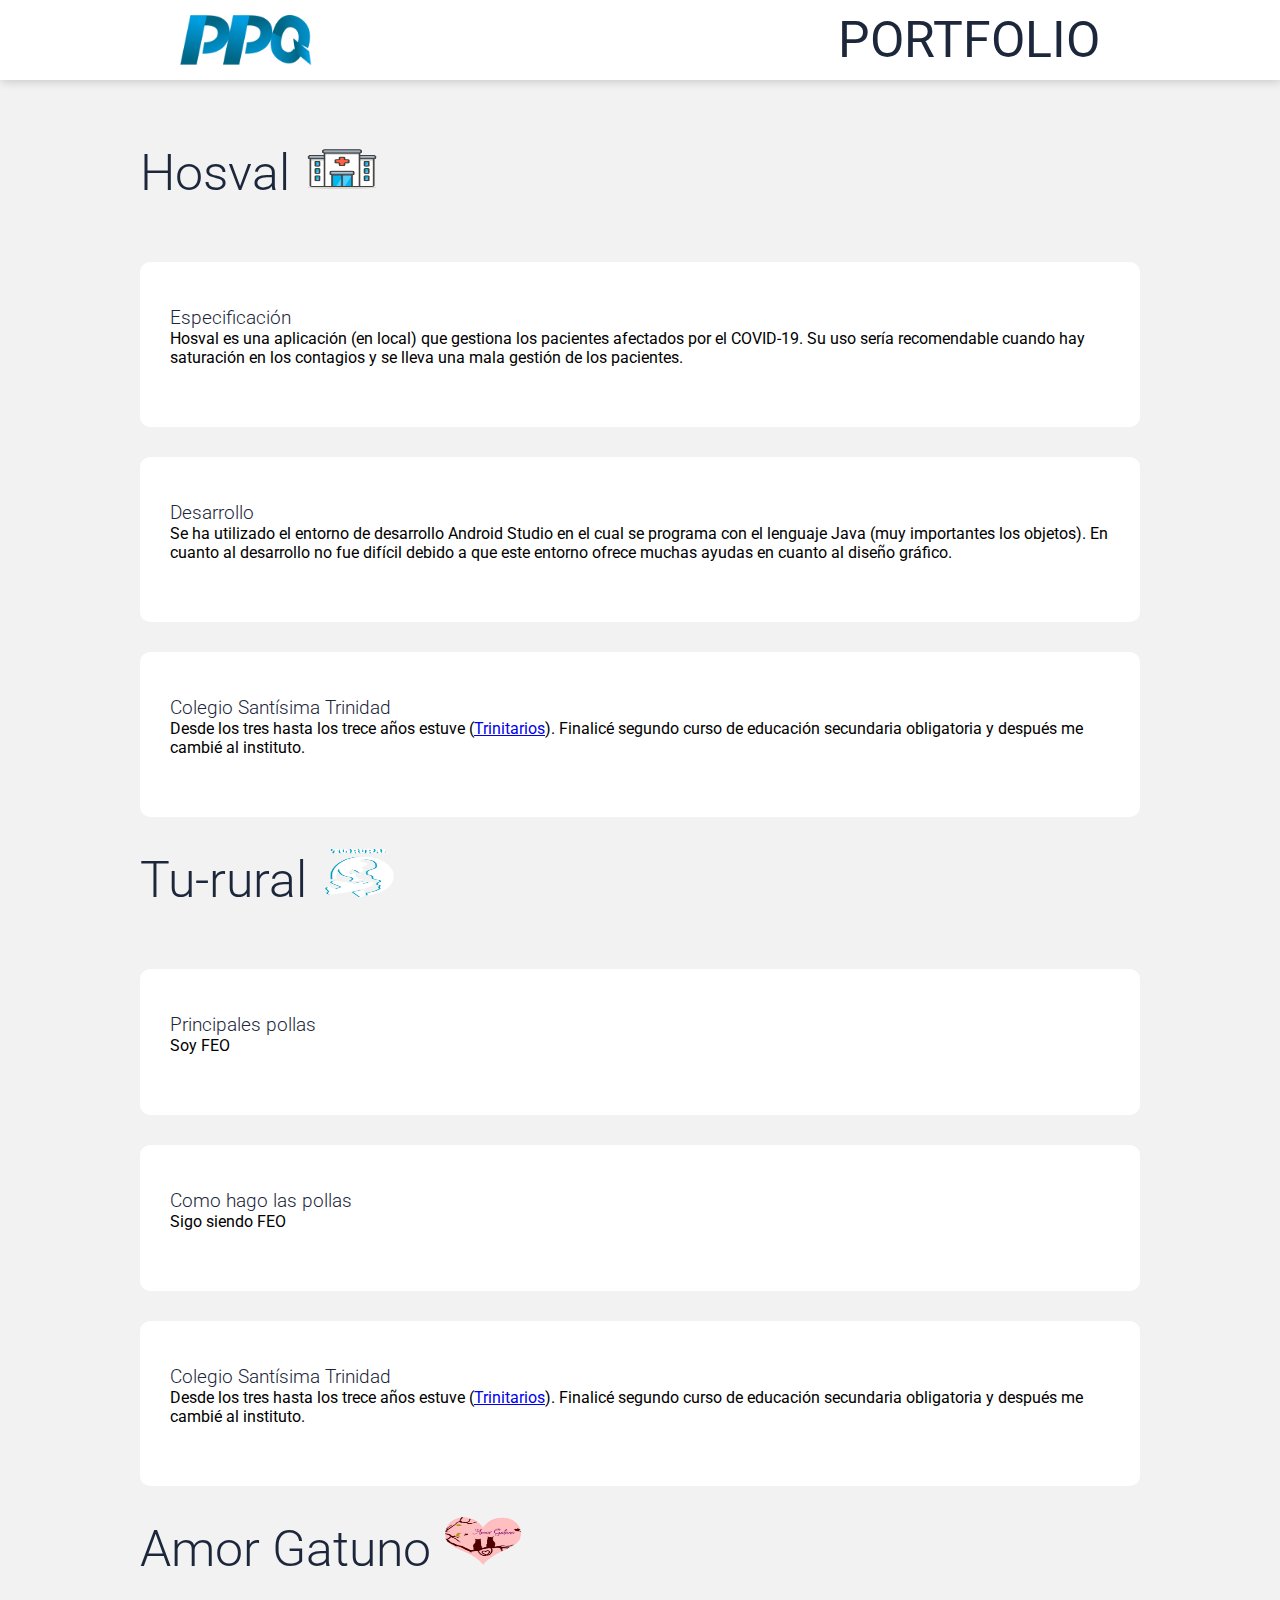
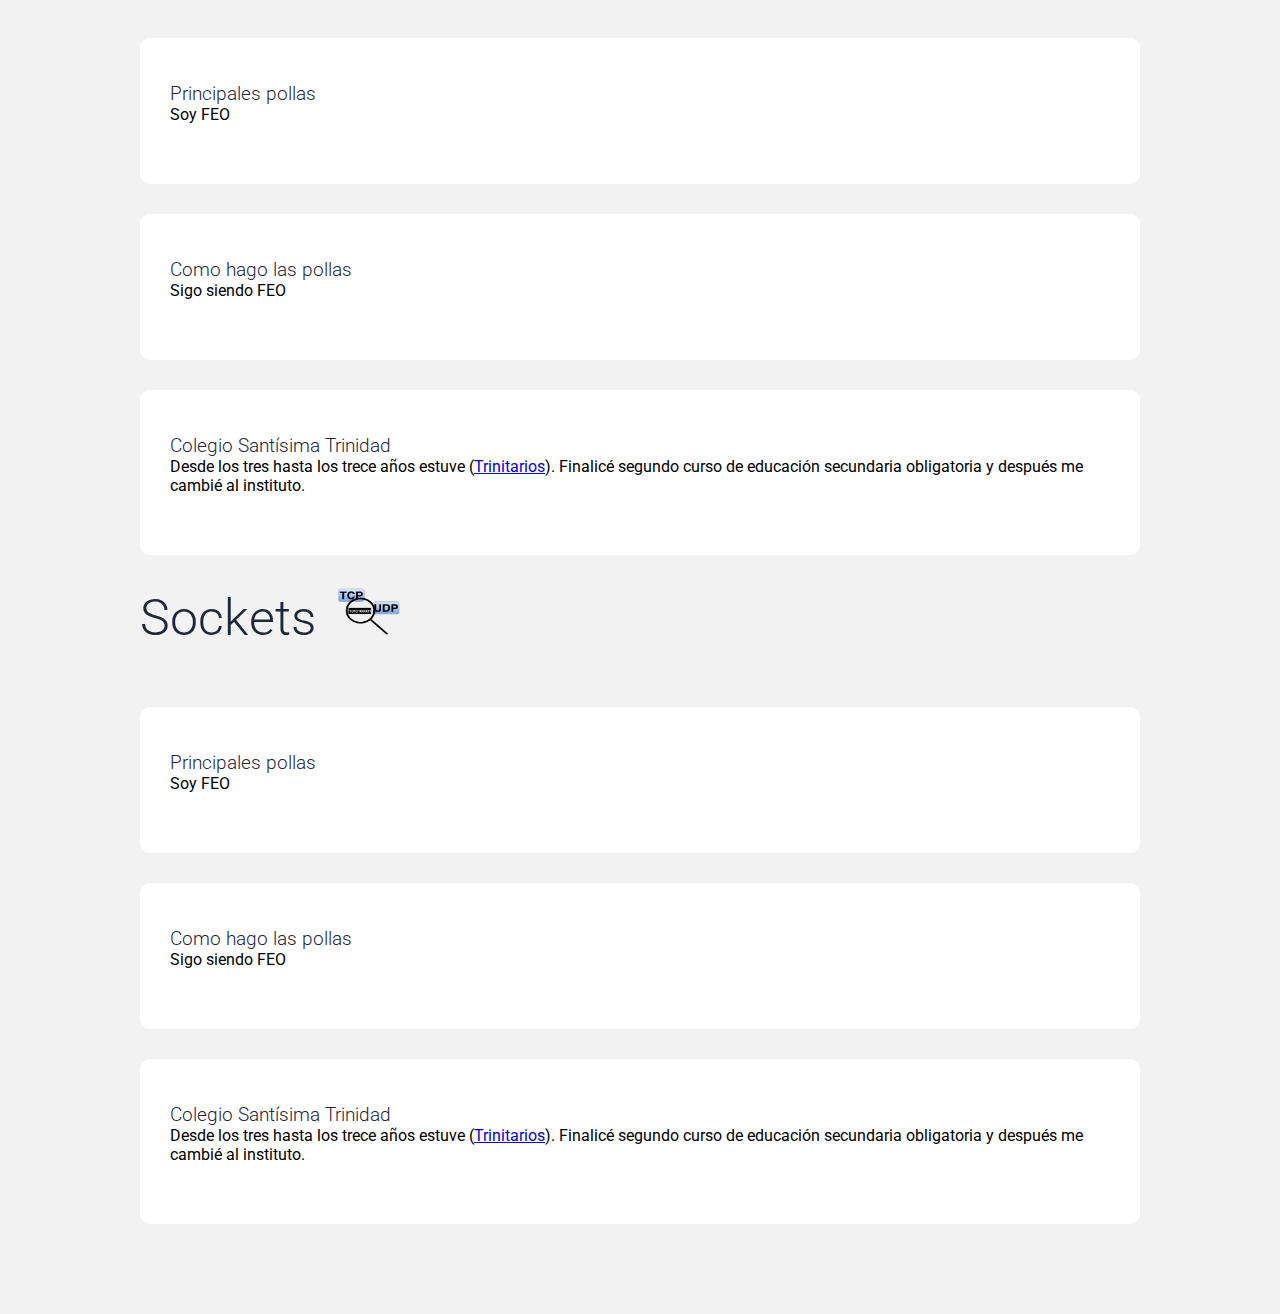
==== portfolio.html @ d9526ce2 "v1.3" ====
<!DOCTYPE html>
<html lang="es">

<head>
    <meta charset="UTF-8">
    <meta name="viewport" content="width=device-width, initial-scale=1.0">
    <meta http-equiv="X-UA-Compatible" content="ie=edge">
    <title>Pedro Palencia Quiñones</title>
    <link rel="icon" type="image/png" href="img/titulo.png">
    <link rel="stylesheet" href="css/estilos.css">
    <link href="https://fonts.googleapis.com/css?family=Roboto:100,300,400,700&display=swap" rel="stylesheet">
    <link href="https://unpkg.com/aos@2.3.1/dist/aos.css" rel="stylesheet">
</head>

<body>
    <header id="main-header">
        <nav>
            <section class="contenedor nav">
                <div class="logo">
                    <a href="index.html"><img src="img/titulo.png" alt=""></a>
                    
                </div>
                <div>
                    <h1><strong>PORTFOLIO</strong></h1>
                </div>
                <div class="hamburguer">
                    <i class="fas fa-bars"></i>
                </div>
            </section>
        </nav>
    </header>

    <section class="about-us" id="form-acad">
        <div class="contenedor1">
            <h2  class="titulo">Hosval <img src="img/hosval.png" width="80px" height="50px"></h2> <!-- PONER LOS PUTOS LINKS JODER Y CAMBIAR EL TEXTO --> 
            <div class="contenedor-articulo">
                <div class="articulo-masform">
                    <h3>Especificación</h3>
                    <p>Hosval es una aplicación (en local) que gestiona los pacientes afectados por el COVID-19. Su uso sería recomendable cuando hay saturación en los contagios y se lleva una mala gestión de los pacientes.</p>
                </div>
                <div class="articulo-masform">
                    <h3>Desarrollo</h3>
                    <p>Se ha utilizado el entorno de desarrollo Android Studio en el cual se programa con el lenguaje Java (muy importantes los objetos). En cuanto al desarrollo no fue difícil debido a que este entorno ofrece muchas ayudas en cuanto al diseño gráfico.</p>
                </div>
                <div class="articulo-masform">
                    <h3>Colegio Santísima Trinidad</h3>
                    <p>Desde los tres hasta los trece años estuve (<a href="https://valdepenas.centrosfest.net/" target="_blank">Trinitarios</a>). Finalicé segundo curso de 
                    educación secundaria obligatoria y después me cambié al instituto.</p>
                </div>
                
            </div>
            <h2  class="titulo">Tu-rural <img src="img/turural.png" width="80px" height="50px"></h2> <!-- PONER LOS PUTOS LINKS JODER Y CAMBIAR EL TEXTO --> 
            <div class="contenedor-articulo">
                <div class="articulo-masform">
                    <h3>Principales pollas</h3>
                    <p>Soy FEO</p>
                </div>
                <div class="articulo-masform">
                    <h3>Como hago las pollas</h3>
                    <p>Sigo siendo FEO</p>
                </div>
                <div class="articulo-masform">
                    <h3>Colegio Santísima Trinidad</h3>
                    <p>Desde los tres hasta los trece años estuve (<a href="https://valdepenas.centrosfest.net/" target="_blank">Trinitarios</a>). Finalicé segundo curso de 
                    educación secundaria obligatoria y después me cambié al instituto.</p>
                </div>
                
            </div>

            <h2  class="titulo">Amor Gatuno <img src="img/gatuno.png" width="80px" height="50px"></h2> <!-- PONER LOS PUTOS LINKS JODER Y CAMBIAR EL TEXTO --> 
            <div class="contenedor-articulo">
                <div class="articulo-masform">
                    <h3>Principales pollas</h3>
                    <p>Soy FEO</p>
                </div>
                <div class="articulo-masform">
                    <h3>Como hago las pollas</h3>
                    <p>Sigo siendo FEO</p>
                </div>
                <div class="articulo-masform">
                    <h3>Colegio Santísima Trinidad</h3>
                    <p>Desde los tres hasta los trece años estuve (<a href="https://valdepenas.centrosfest.net/" target="_blank">Trinitarios</a>). Finalicé segundo curso de 
                    educación secundaria obligatoria y después me cambié al instituto.</p>
                </div>
                
            </div>

            <h2  class="titulo">Sockets <img src="img/tcp.png" width="80px" height="50px"></h2>  
            <div class="contenedor-articulo">
                <div class="articulo-masform">
                    <h3>Principales pollas</h3>
                    <p>Soy FEO</p>
                </div>
                <div class="articulo-masform">
                    <h3>Como hago las pollas</h3>
                    <p>Sigo siendo FEO</p>
                </div>
                <div class="articulo-masform">
                    <h3>Colegio Santísima Trinidad</h3>
                    <p>Desde los tres hasta los trece años estuve (<a href="https://valdepenas.centrosfest.net/" target="_blank">Trinitarios</a>). Finalicé segundo curso de 
                    educación secundaria obligatoria y después me cambié al instituto.</p>
                </div>
                
            </div>
        

        </div>
    </section>

</html>
---- css/estilos.css ----
* {
    margin: 0;
    padding: 0;
    box-sizing: border-box;
}

.main-header{
    width: 100%;
    left: 0; 
    top: 0; 
    position: fixed;
}


body {
    font-family: 'Roboto', sans-serif;
}

h1,
h2,
h3,
h4,
h5,
h6 {
    color: #1d273b;
    font-weight: 300;
}

.cabecera{
    color: #1d273b;
    font-weight: 500;
    font-size: 25px;
    padding-left: 50px;
}

.cabecera-mini{
    color: #1d273b;
    font-weight: 500;
    font-size: 25px;
    padding-left: 300px;
}

.cabeceraPortfolio{
    color: #FFFFFF;
}

.contenedor {
    width: 90%;
    max-width: 1000px;
    margin: auto;
    overflow: hidden;
}


.contenedor1 {
    width: 90%;
    max-width: 1000px;
    margin: auto;
    overflow: hidden;
    padding: 60px 0;
}


h1 {
    font-size: 50px;
}


/* Header */
header::before {
    content: "";
    display: block;
    margin-bottom: 80px;   
}


nav {
    width: 100%;
    height: 80px;
    background: #fff;
    border-bottom: 1px solid transparent;
    box-shadow: 1px 1px 10px 0 rgba(0, 0, 0, .2);
    position: fixed;
    top: 0;
    bottom: 0;
    z-index: 100;

    transition: ease-in-out 0.5s;

}

.nav {
    display: flex;
    justify-content: space-between;
    height: 80px;
    width: 100%;
    align-items: center;
    padding: 0 40px;
}

.nav .logo {
    height: 50px;

}

.nav .logo img {
    height: 100%;
    vertical-align: top;
}

a.a-head:hover{
    color : #000000 !important;
}


.enlaces-header {

    font-weight: 800;
    transition: ease-in-out 0.5s;
}

.nav .enlaces-header a {
    color: #5D6678;
    text-decoration: none;
    margin-left: 30px;
}

.hamburguer {
    width: 80px;
    height: 80px;
    display: none;
    text-align: center;
    z-index: 100;
    cursor: pointer;
    transition: color 0.5s ease-in;
}

.hamburguer>i {
    font-size: 25px;
    line-height: 80px;
}

.contenido-header {
    width: 100%;
    height: 300px;
    display: flex;
    justify-content: space-between;
    align-items: center;
}

.contenido-header>img {
    width: 250px;
}

@keyframes animat {
    0% {
        transform: scale(0);
    }

    100% {
        transform: scale(1);
    }
}


.textos-header>h1 {
    margin: 0 0 0 0;
    font-weight: bold;
    font-family: 'Helvetica','Verdana','Monaco',sans-serif;


}

.contenido-header p {
    font-weight: 100;
    margin-top: 14px;
    color: #5D6678;
}


.contenido-header a {
    margin: 28px 0 0 0;
    width: 100px;
    display: inline-block;
    background: #1FDE82;
    text-align: center;
    color: #fff;
    padding: 12px 0 12px 0;
    text-decoration: none;
    font-weight: 400;
    text-transform: uppercase;
    font-size: 14px;
    border-radius: 5px;
    box-shadow: 0 8px 32px rgba(31, 222, 130, .46);
}

.titulo {
    font-size: 50px;
}

/* About us */

.about-us {
    background: #f2f2f2;
}

.contenedor-articulo {
    display: flex;
    flex-wrap: wrap;
    margin-top: 60px;
    justify-content: space-around;
}

.contenedor-articulo-masform {
    display: flex;
    flex-wrap: wrap;
    margin-top: 60px;
    justify-content: space-around;

}

.articulo {
    width: 29%;
    background: #fff;
    margin-bottom: 30px;
    border-radius: 10px;
    padding: 45px 30px 60px 30px;
    transition: 0.5s;
}

.articulo-masform {
    width: 100%;
    background: #fff;
    margin-bottom: 30px;
    border-radius: 10px;
    padding: 45px 30px 60px 30px;
    transition: 0.5s;
}


.articulo:hover {
    box-shadow: 0 4px 10px rgba(17, 29, 48, .26);
}

.articulo>i {
    font-size: 30px;
    color: #fff;
    background: #1FDE82;
    display: inline-block;
    width: 70px;
    height: 70px;
    text-align: center;
    padding-top: 20px;
    border-radius: 50%;
    box-shadow: 0 8px 32px rgba(31, 222, 130, .46);
}

.articulo>h3 {
    font-size: 24px;
    margin-top: 30px;
}

.articulo>p {
    font-weight: 100;
    color: #5D6678;
    margin-top: 15px;
    padding-bottom: 20px;
}

.articulo>a {
    color: #5D6678;
    font-weight: 400;
    text-decoration: none;
    bottom: 20px;
    position: fixed;
}

.articulo>a:hover {
    color: #1FDE82;
    transition: color .5s;
}

/* Questions */


.questions {
    height: 450px;
    display: flex;
    justify-content: space-between;
    align-items: center;
}

.questions>img {
    width: 550px;
}



.textos-questions {
    margin: 0 0 0 30px;
}


.textos-questions p {
    font-weight: 100;
    margin-top: 14px;
    color: #5D6678;
}


.textos-questions a {
    margin: 0 0 0 0;
    width: 130px;
    display: inline-block;
    background: #1FDE82;
    text-align: center;
    color: #fff;
    padding: 12px 0;
    text-decoration: none;
    font-weight: 400;
    text-transform: uppercase;
    font-size: 14px;
    border-radius: 5px;
    box-shadow: 0 8px 32px rgba(31, 222, 130, .46);
}

.textos-questions-sub {
    margin: 50px 0 0 300px;

    
}

/* Results */

.results {
    background: #2570ff;
    padding-top: 30px;
}

.conten-results {
    display: flex;
    justify-content: space-evenly;
}

.numbers {
    width: 60%;
    display: flex;
    flex-wrap: wrap;
    justify-content: space-evenly;
}

.numbers .number {
    width: 45%;
    background: rgba(255, 255, 255, .2);
    color: #fff;
    border-radius: 10px;
    padding: 40px 35px;
    margin-bottom: 20px;
}

.numbers .number h4 {
    color: #fff;
    font-size: 50px;
    font-weight: 500;
    margin-bottom: 20px;
}

.numbers .number p {
    color: #f2f5fc;
    font-weight: 300;
}

.results-text {
    width: 37%;
}

.results-text h4 {
    color: #fff;
    font-size: 40px;
}

.results-text p {
    color: #fff;
    font-weight: 300;
    margin: 20px 0;
}


.results-text>a {
    color: #fff;
    text-decoration: none;
    display: inline-block;
    border: 1px solid #fff;
    padding: 10px 0;
    width: 120px;
    text-align: center;
    border-radius: 5px;
}

/* Services */

.services {
    display: flex;
    justify-content: space-between;
}

.services>img {
    width: 500px;
}

.contacto{
    padding: 0 100px 0 0;
}


.box-skills h4 {
    font-size: 24px;
    background: #f2f2f2;
    width: 450px;
    border-radius: 6px;
    padding: 10px 0 10px 15px;
    margin-bottom: 10px;
}

.box-skills i {
    color: #1FDE82;
    font-size: 20px;
}

/* footer */

footer {
    background: #f2f2f2;
    padding: 60px 0;
    overflow: hidden;
    display: flex;
    flex-wrap: wrap;
    justify-content: space-evenly;
    margin: auto;
}

.partFooter {
    width: 20%;
    text-align: left;
}

.partFooter h4 {
    color: #1d273b;
    font-size: 20px;
    font-weight: 400;
    margin-bottom: 30px;
}

.partFooter a {
    display: block;
    text-decoration: none;
    color: #5D6678;
    font-weight: 300;
    margin-bottom: 10px;
}


.partFooter img {
    width: 70%;
}

.social-media i {
    font-size: 20px;
    display: inline-block;
    color: #adb6c7;
    border: 1px solid #adb6c7;
    border-radius: 50%;
    width: 38px;
    height: 38px;
    line-height: 36px;
    cursor: pointer;
    margin-top: 20px;
    text-align: center;
    transition: all ease-in-out .3s;
    margin-right: 5px;
}

.social-media i:hover {
    color: #fff;
    background-color: #1FDE82;
    border-color: #1FDE82;
}

/* Breakpoints responsive */

@media screen and (max-width:800px) {
    .titulo {
        font-size: 45px;
    }

    .contenido-header {
        flex-direction: column;
        justify-content: space-evenly;
        height: 720px;
    }

    .contenido-header>img {
        width: 400px;
    }

    .textos-header {
        margin: 0;
    }

    /* About us */

    .articulo {
        width: 45%;
    }

    /* Questions */

    .questions {
        height: 720px;
        justify-content: space-evenly;
        flex-direction: column;
    }

    .questions>img {
        width: 400px;
    }

    /* results */

    .conten-results {
        flex-direction: column-reverse;
    }

    .results-text>a {
        margin-bottom: 60px;
    }

    .numbers {
        width: 100%;
        /* justify-content: space-between; */
    }

    .results-text {
        width: 100%;
    }

    /* Services */

    .services {
        flex-direction: column-reverse;
        align-items: center;
    }

    .box-skills {
        margin: 0 0 40px 0;

    }

    .box-skills h4 {
        width: 500px;
    }

    .services>img {
        width: 400px;
    }

    /* Footer */

    footer {
        justify-content: space-evenly;
    }

    .partFooter {
        width: 40%;
        margin-bottom: 40px;
    }
}

@media screen and (max-width:600px) {
    .titulo {
        font-size: 35px;
    }

    h1 {
        font-size: 40px;
    }

    .contenido-header {
        height: 650px;
    }

    .nav {
        padding: 0 10px;
    }

    .contenido-header>img {
        width: 200px;
    }


    .enlaces-header {

        position: fixed;
        background: #667db6;
        /* fallback for old browsers */
        background: -webkit-linear-gradient(to right, #667db6, #0082c8, #0082c8, #667db6);
        /* Chrome 10-25, Safari 5.1-6 */
        background: linear-gradient(to right, #667db6, #0082c8, #0082c8, #667db6);
        /* W3C, IE 10+/ Edge, Firefox 16+, Chrome 26+, Opera 12+, Safari 7+ */
        top: 0;
        right: 0;
        width: 100%;
        height: 100vh;
        display: flex;
        align-items: center;
        flex-direction: column;
        justify-content: space-evenly;
        clip-path: circle(0.0% at 100% 0);
    }

    .nav .menudos {

        -webkit-clip-path: circle(150% at 100% 0);
        clip-path: circle(150% at 100% 0);

    }

    .nav .enlaces-header a {
        color: #fff;
    }

    .hamburguer {
        display: block;
    }

    /* About us */

    .articulo {
        width: 95%;
    }

    /* Questions */

    .questions>img {
        width: 200px;
    }

    /* results */

    .numbers .number {
        width: 95%;
    }

    .results-text h4 {
        font-size: 35px;
    }

    /* Services */

    .services>img {
        width: 200px;
    }

    .box-skills h4 {
        width: 100%;
    }

    /* Footer */
    .partFooter {
        width: 95%;
        margin-bottom: 40px;
    }
}
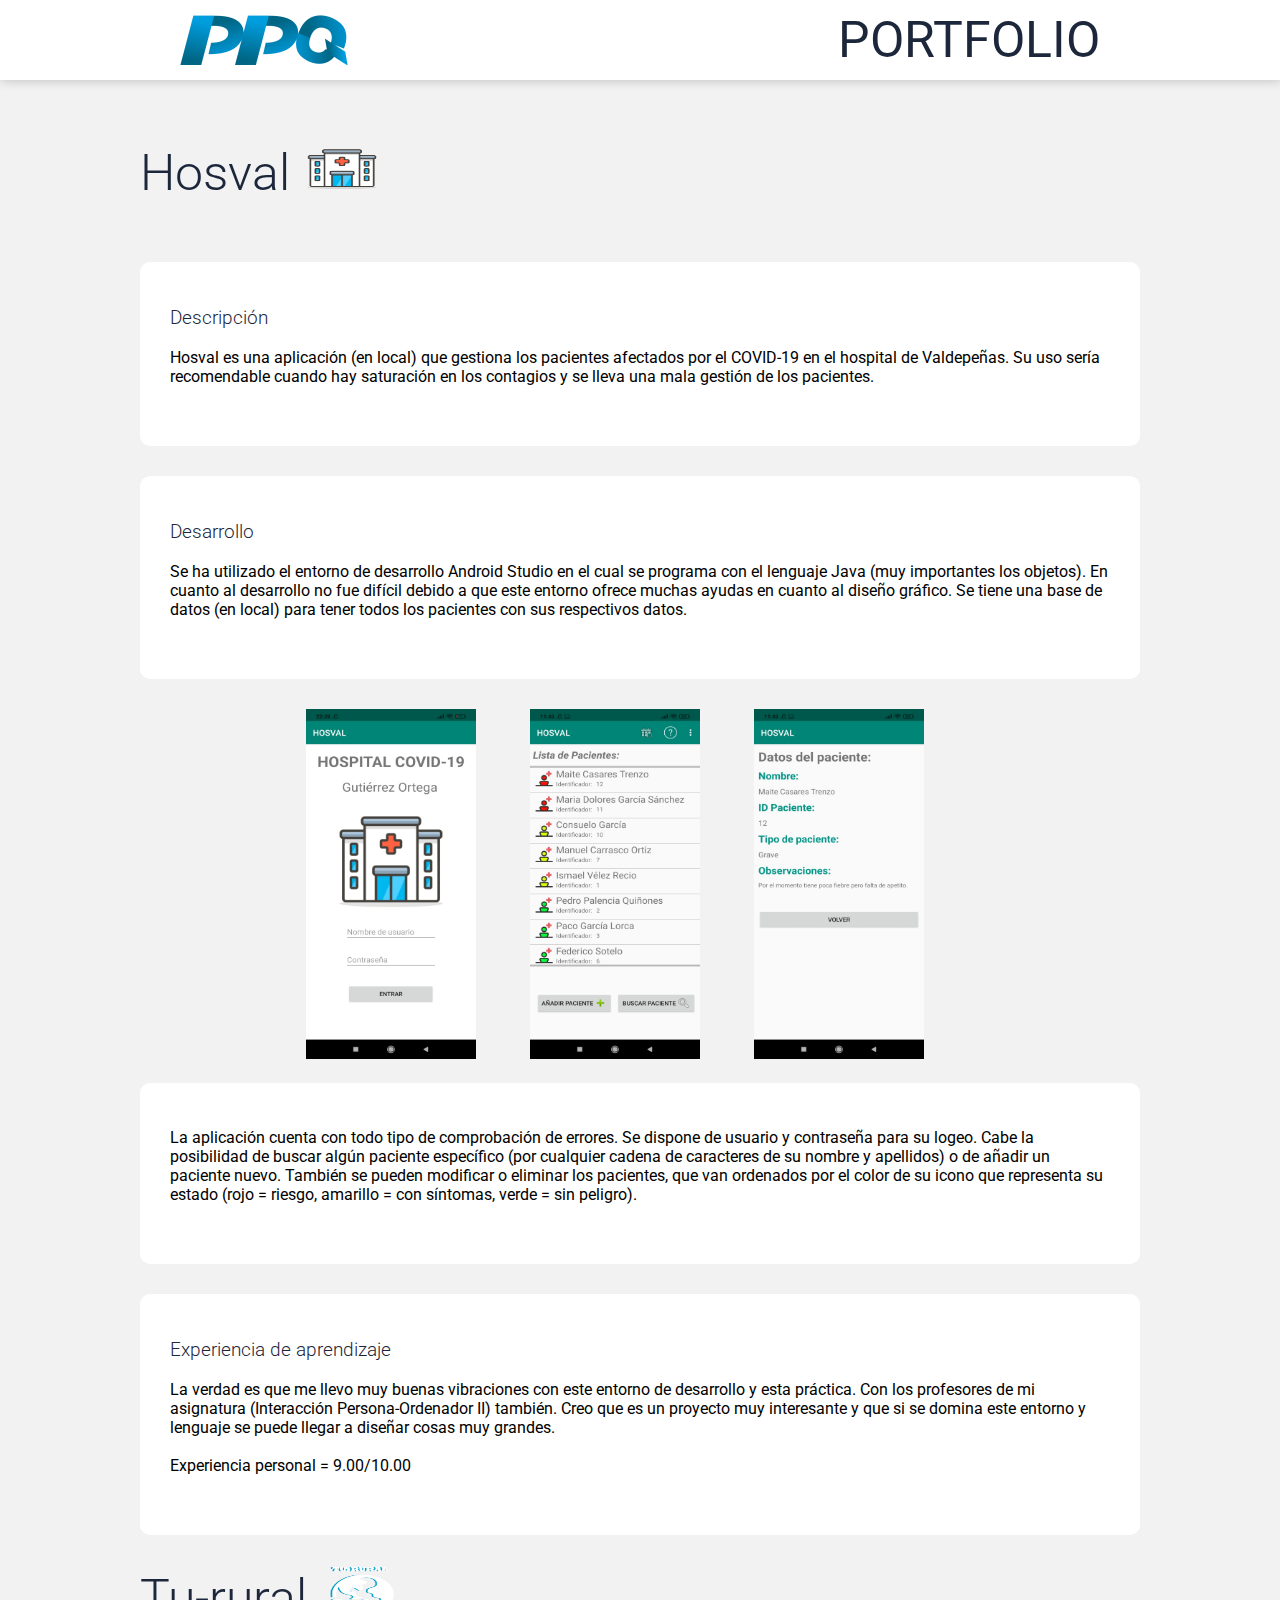
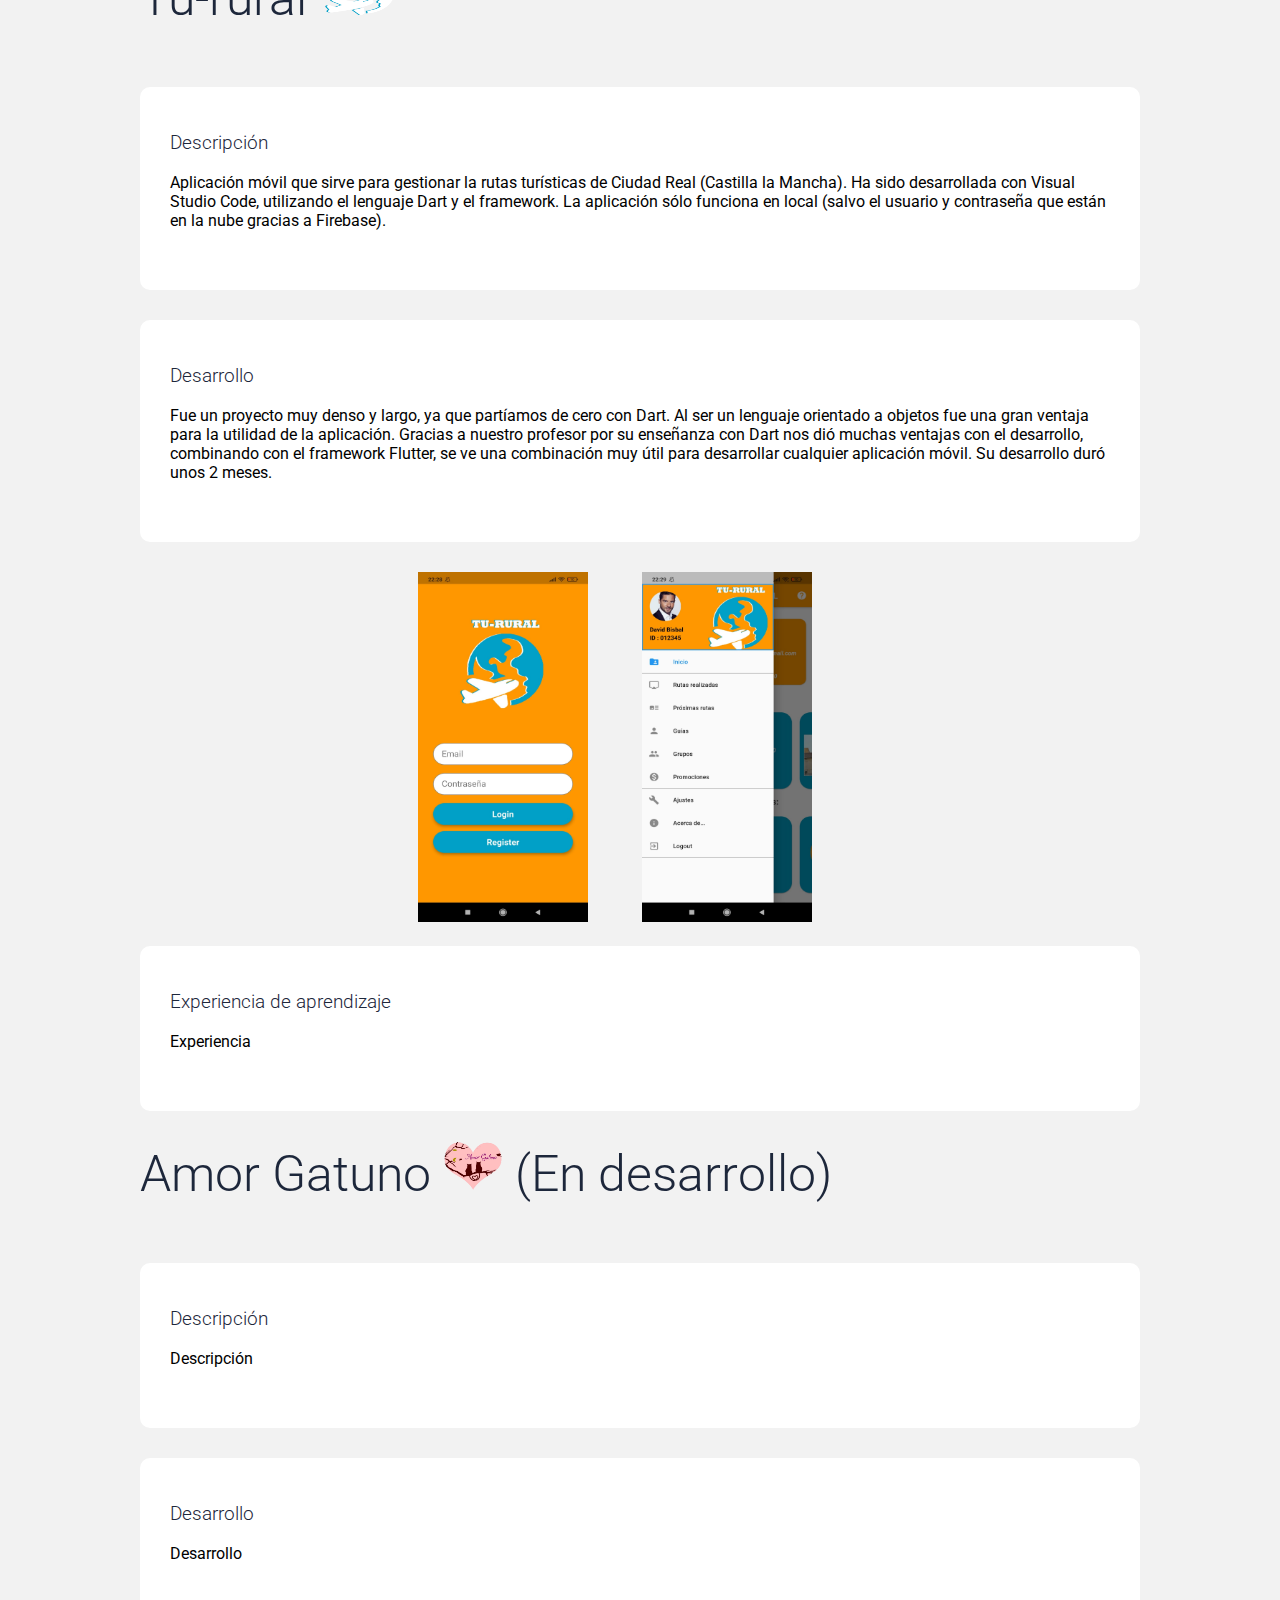
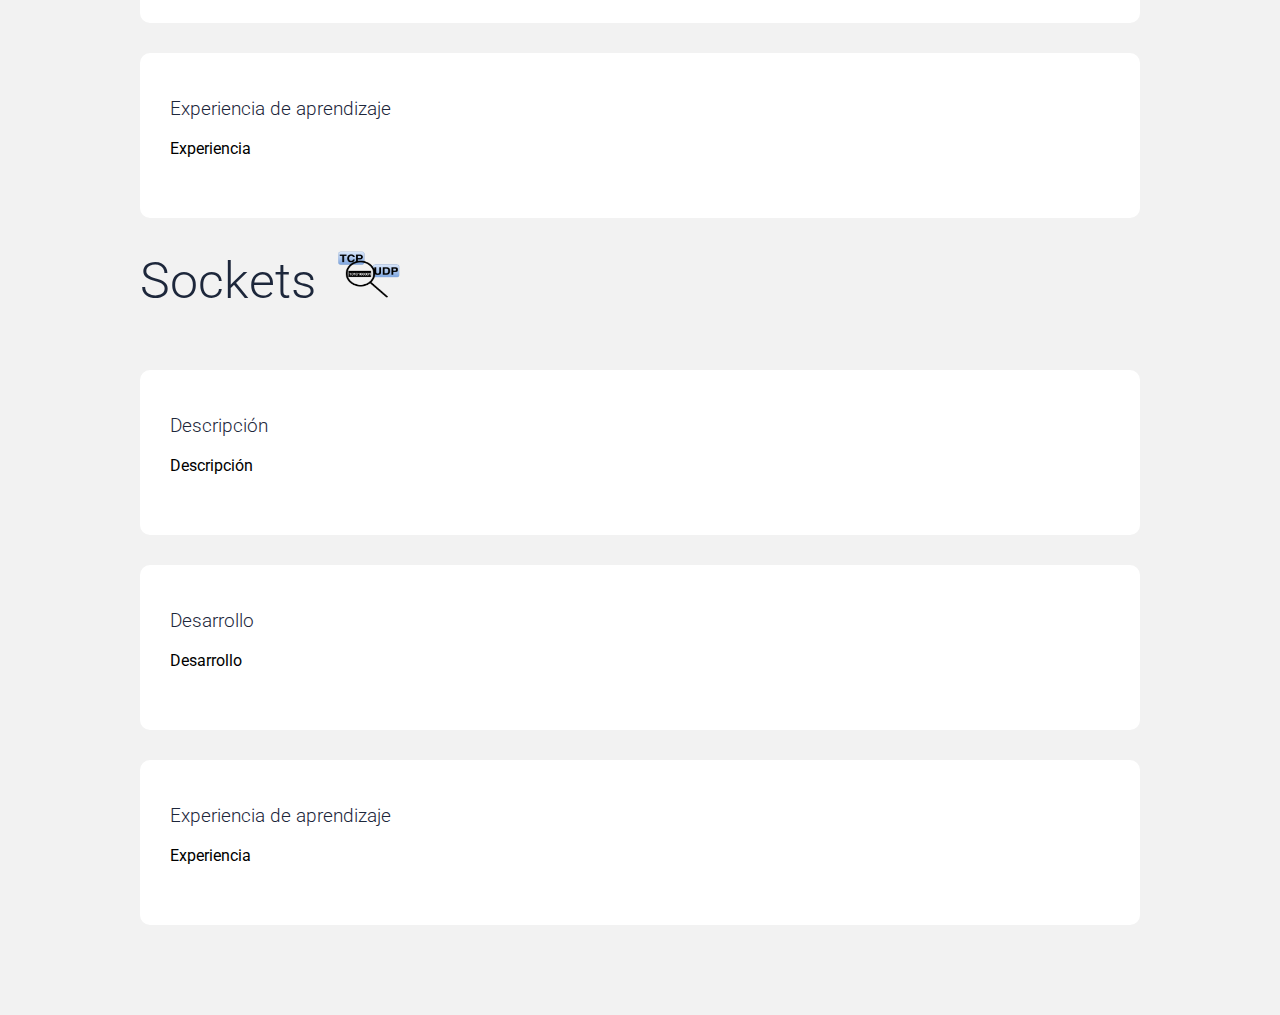
==== commit df843bbc: "v1.5" ====
--- a/portfolio.html
+++ b/portfolio.html
@@ -35,52 +35,64 @@
             <h2  class="titulo">Hosval <img src="img/hosval.png" width="80px" height="50px"></h2> <!-- PONER LOS PUTOS LINKS JODER Y CAMBIAR EL TEXTO --> 
             <div class="contenedor-articulo">
                 <div class="articulo-masform">
-                    <h3>Especificación</h3>
-                    <p>Hosval es una aplicación (en local) que gestiona los pacientes afectados por el COVID-19. Su uso sería recomendable cuando hay saturación en los contagios y se lleva una mala gestión de los pacientes.</p>
+                    <h3>Descripción</h3><br>
+                    <p>Hosval es una aplicación (en local) que gestiona los pacientes afectados por el COVID-19 en el hospital de Valdepeñas. Su uso sería recomendable cuando hay saturación en los contagios y se lleva una mala gestión de los pacientes.</p>
                 </div>
                 <div class="articulo-masform">
-                    <h3>Desarrollo</h3>
-                    <p>Se ha utilizado el entorno de desarrollo Android Studio en el cual se programa con el lenguaje Java (muy importantes los objetos). En cuanto al desarrollo no fue difícil debido a que este entorno ofrece muchas ayudas en cuanto al diseño gráfico.</p>
+                    <h3>Desarrollo</h3><br>
+                    <p>Se ha utilizado el entorno de desarrollo Android Studio en el cual se programa con el lenguaje Java (muy importantes los objetos). En cuanto al desarrollo no fue difícil debido a que este entorno ofrece muchas ayudas en cuanto al diseño gráfico. Se tiene una base de datos (en local) para tener todos los pacientes con sus respectivos datos.</p>
+                </div>
+                <div>
+                    <img class="imag" src="img/hosval1.jpeg" width="220" height="370">
+                    <img class="imag" src="img/hosval2.jpeg" width="220" height="370">
+                    <img class="imag" src="img/hosval3.jpeg" width="220" height="370">
                 </div>
                 <div class="articulo-masform">
-                    <h3>Colegio Santísima Trinidad</h3>
-                    <p>Desde los tres hasta los trece años estuve (<a href="https://valdepenas.centrosfest.net/" target="_blank">Trinitarios</a>). Finalicé segundo curso de 
-                    educación secundaria obligatoria y después me cambié al instituto.</p>
+                    <p>La aplicación cuenta con todo tipo de comprobación de errores. Se dispone de usuario y contraseña para su logeo. Cabe la posibilidad de buscar algún paciente
+                    específico (por cualquier cadena de caracteres de su nombre y apellidos) o de añadir un paciente nuevo. También se pueden modificar o eliminar los pacientes, que van ordenados por el color de su icono que representa su estado (rojo = riesgo, amarillo = con síntomas, verde = sin peligro). </p>
+                </div>
+                <div class="articulo-masform">
+                    <h3>Experiencia de aprendizaje</h3><br>
+                    <p>La verdad es que me llevo muy buenas vibraciones con este entorno de desarrollo y esta práctica. Con los profesores de mi asignatura (Interacción Persona-Ordenador II) también. Creo que es un proyecto muy interesante y que si se domina este entorno y lenguaje se puede llegar a diseñar cosas muy grandes.
+                    <br><br> Experiencia personal = 9.00/10.00</p>
                 </div>
                 
             </div>
             <h2  class="titulo">Tu-rural <img src="img/turural.png" width="80px" height="50px"></h2> <!-- PONER LOS PUTOS LINKS JODER Y CAMBIAR EL TEXTO --> 
             <div class="contenedor-articulo">
                 <div class="articulo-masform">
-                    <h3>Principales pollas</h3>
-                    <p>Soy FEO</p>
+                    <h3>Descripción</h3><br>
+                    <p>Aplicación móvil que sirve para gestionar la rutas turísticas de Ciudad Real (Castilla la Mancha). Ha sido desarrollada con Visual Studio Code, utilizando el lenguaje Dart y el framework. La aplicación sólo funciona en local (salvo el usuario y contraseña que están en la nube gracias a Firebase).</p>
                 </div>
                 <div class="articulo-masform">
-                    <h3>Como hago las pollas</h3>
-                    <p>Sigo siendo FEO</p>
+                    <h3>Desarrollo</h3><br>
+                    <p>Fue un proyecto muy denso y largo, ya que partíamos de cero con Dart. Al ser un lenguaje orientado a objetos fue una gran ventaja para la utilidad de la aplicación. Gracias a nuestro profesor por su enseñanza con Dart nos dió muchas ventajas con el desarrollo, combinando con el framework Flutter, se ve una combinación muy útil para desarrollar cualquier aplicación móvil. Su desarrollo duró unos 2 meses.</p>
+                </div>
+                <div>
+                    <img class="imag" src="img/turural1.jpeg" width="220" height="370">
+                    <img class="imag" src="img/turural2.jpeg" width="220" height="370">
+                    <!-- <img class="imag" src="img/turural3.jpeg" width="220" height="370"> -->
                 </div>
                 <div class="articulo-masform">
-                    <h3>Colegio Santísima Trinidad</h3>
-                    <p>Desde los tres hasta los trece años estuve (<a href="https://valdepenas.centrosfest.net/" target="_blank">Trinitarios</a>). Finalicé segundo curso de 
-                    educación secundaria obligatoria y después me cambié al instituto.</p>
+                    <h3>Experiencia de aprendizaje</h3><br>
+                    <p>Experiencia</p>
                 </div>
                 
             </div>
 
-            <h2  class="titulo">Amor Gatuno <img src="img/gatuno.png" width="80px" height="50px"></h2> <!-- PONER LOS PUTOS LINKS JODER Y CAMBIAR EL TEXTO --> 
+            <h2  class="titulo">Amor Gatuno  <img src="img/gatuno.png" width="60px" height="50px">  (En desarrollo)</h2> <!-- PONER LOS PUTOS LINKS JODER Y CAMBIAR EL TEXTO --> 
             <div class="contenedor-articulo">
                 <div class="articulo-masform">
-                    <h3>Principales pollas</h3>
-                    <p>Soy FEO</p>
+                    <h3>Descripción</h3><br>
+                    <p>Descripción</p>
                 </div>
                 <div class="articulo-masform">
-                    <h3>Como hago las pollas</h3>
-                    <p>Sigo siendo FEO</p>
+                    <h3>Desarrollo</h3><br>
+                    <p>Desarrollo</p>
                 </div>
                 <div class="articulo-masform">
-                    <h3>Colegio Santísima Trinidad</h3>
-                    <p>Desde los tres hasta los trece años estuve (<a href="https://valdepenas.centrosfest.net/" target="_blank">Trinitarios</a>). Finalicé segundo curso de 
-                    educación secundaria obligatoria y después me cambié al instituto.</p>
+                    <h3>Experiencia de aprendizaje</h3><br>
+                    <p>Experiencia</p>
                 </div>
                 
             </div>
@@ -88,17 +100,16 @@
             <h2  class="titulo">Sockets <img src="img/tcp.png" width="80px" height="50px"></h2>  
             <div class="contenedor-articulo">
                 <div class="articulo-masform">
-                    <h3>Principales pollas</h3>
-                    <p>Soy FEO</p>
+                    <h3>Descripción</h3><br>
+                    <p>Descripción</p>
                 </div>
                 <div class="articulo-masform">
-                    <h3>Como hago las pollas</h3>
-                    <p>Sigo siendo FEO</p>
+                    <h3>Desarrollo</h3><br>
+                    <p>Desarrollo</p>
                 </div>
                 <div class="articulo-masform">
-                    <h3>Colegio Santísima Trinidad</h3>
-                    <p>Desde los tres hasta los trece años estuve (<a href="https://valdepenas.centrosfest.net/" target="_blank">Trinitarios</a>). Finalicé segundo curso de 
-                    educación secundaria obligatoria y después me cambié al instituto.</p>
+                    <h3>Experiencia de aprendizaje</h3><br>
+                    <p>Experiencia</p>
                 </div>
                 
             </div>
--- a/css/estilos.css
+++ b/css/estilos.css
@@ -326,8 +326,11 @@
 
 .textos-questions-sub {
     margin: 50px 0 0 300px;
-
-    
+}
+
+.imag{
+    padding-right: 50px;
+    padding-bottom: 20px;
 }
 
 /* Results */
@@ -368,6 +371,14 @@
 .numbers .number p {
     color: #f2f5fc;
     font-weight: 300;
+    position:absolute;
+    left: 10px;
+    bottom:15px;
+    right:10px
+}
+
+.boton {
+    border: none;
 }
 
 .results-text {
@@ -670,4 +681,6 @@
         width: 95%;
         margin-bottom: 40px;
     }
+
+
 }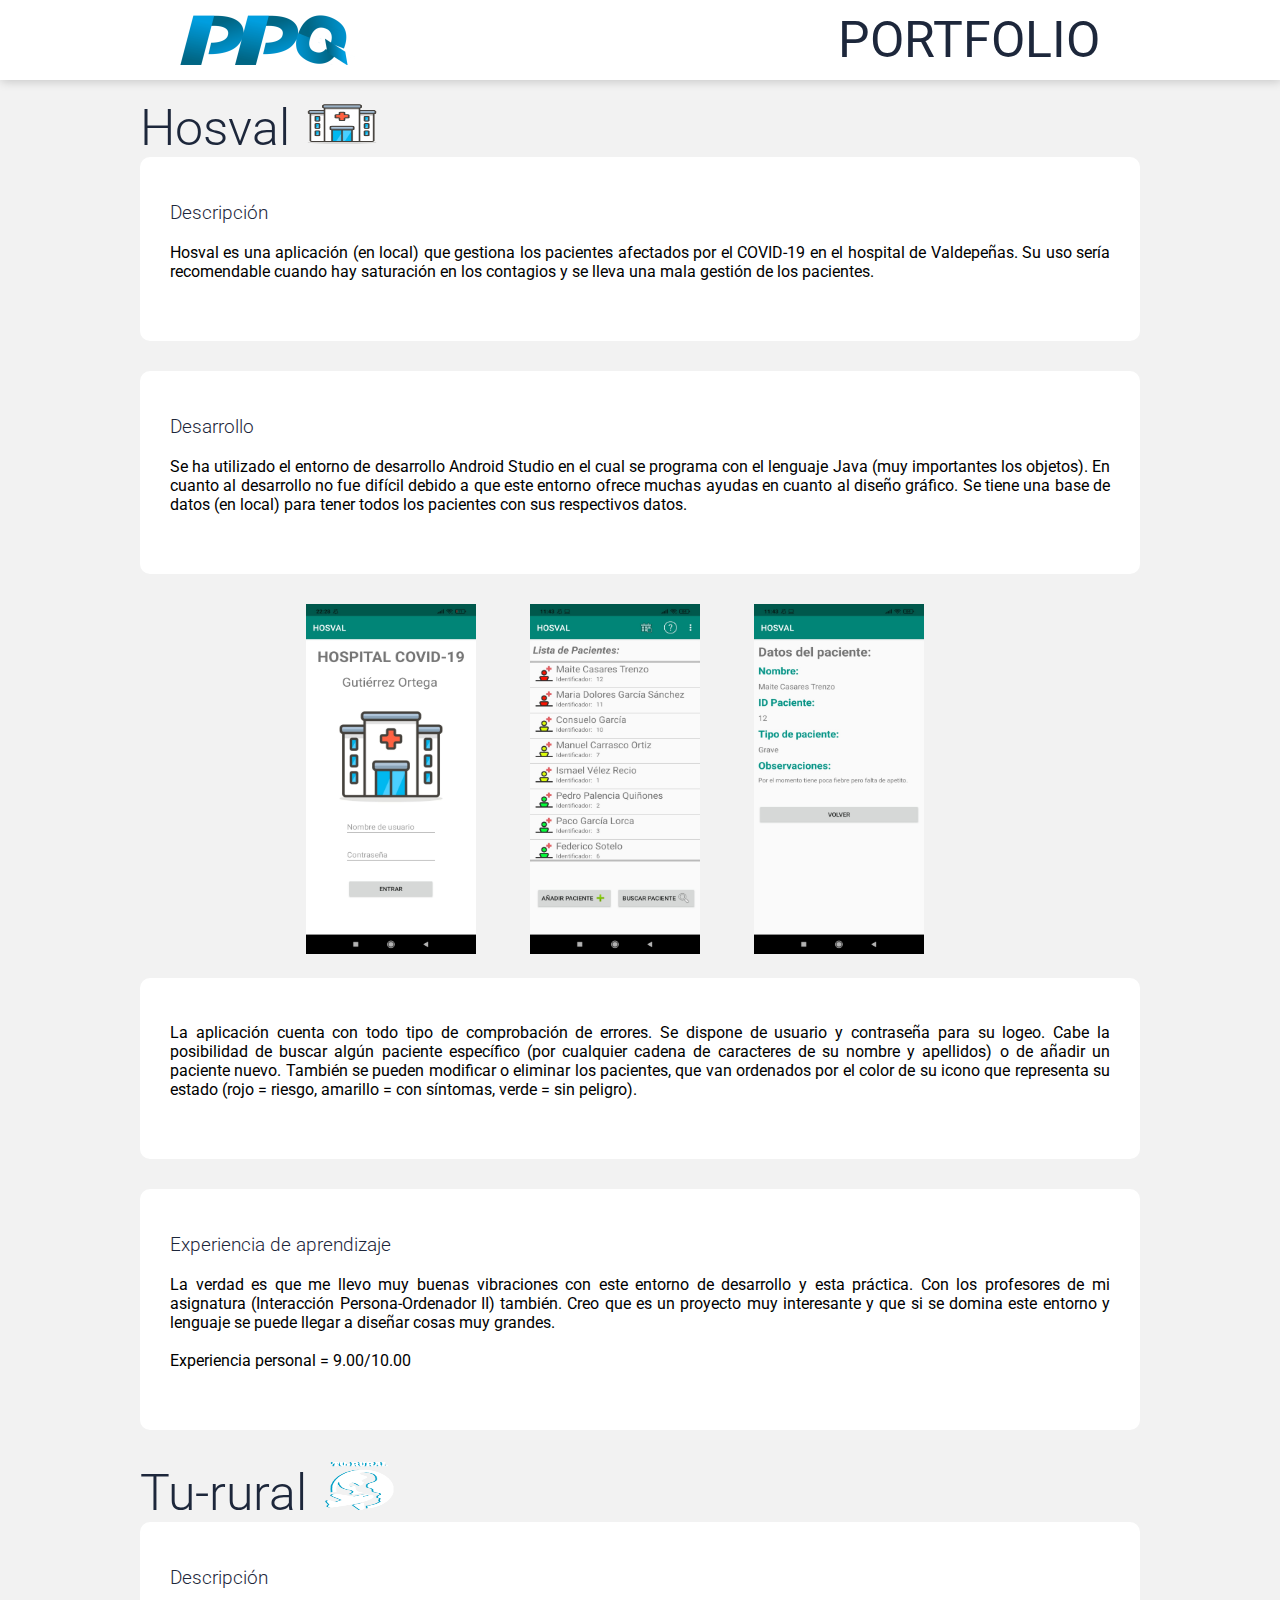
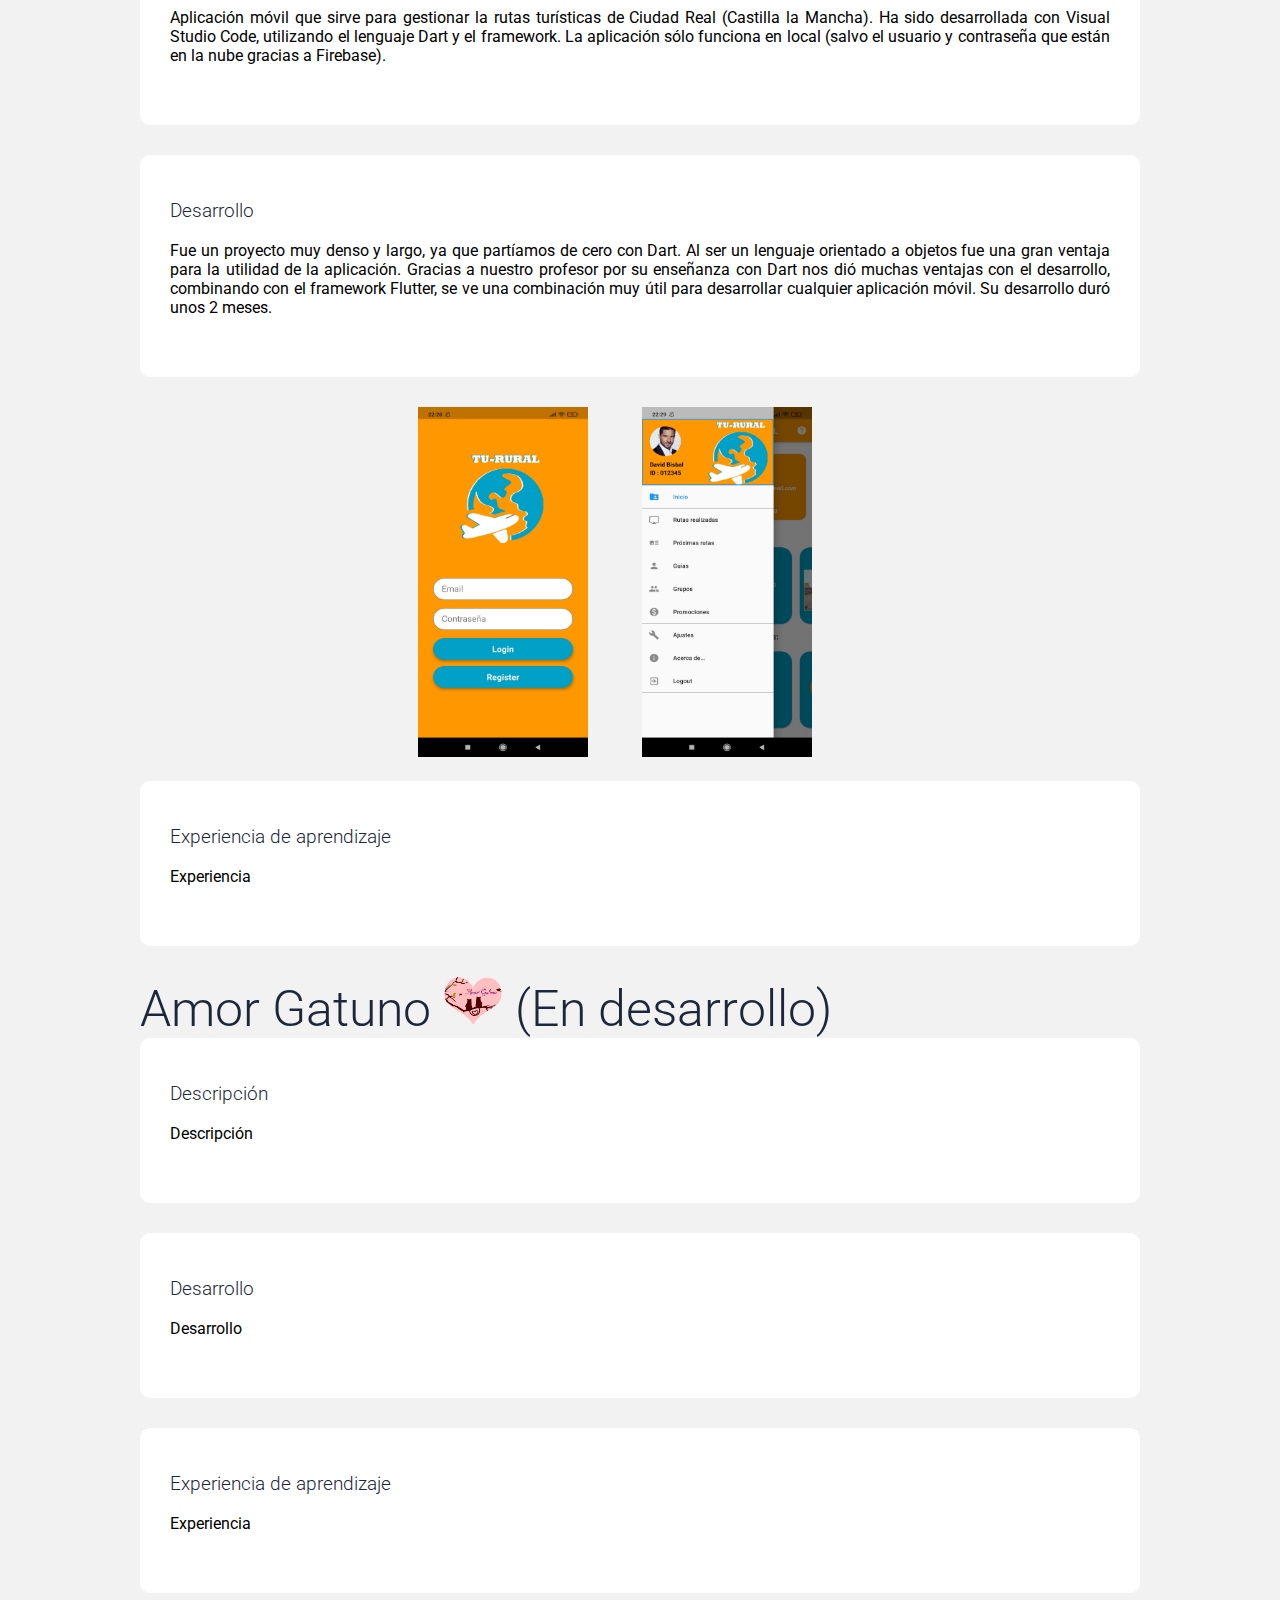
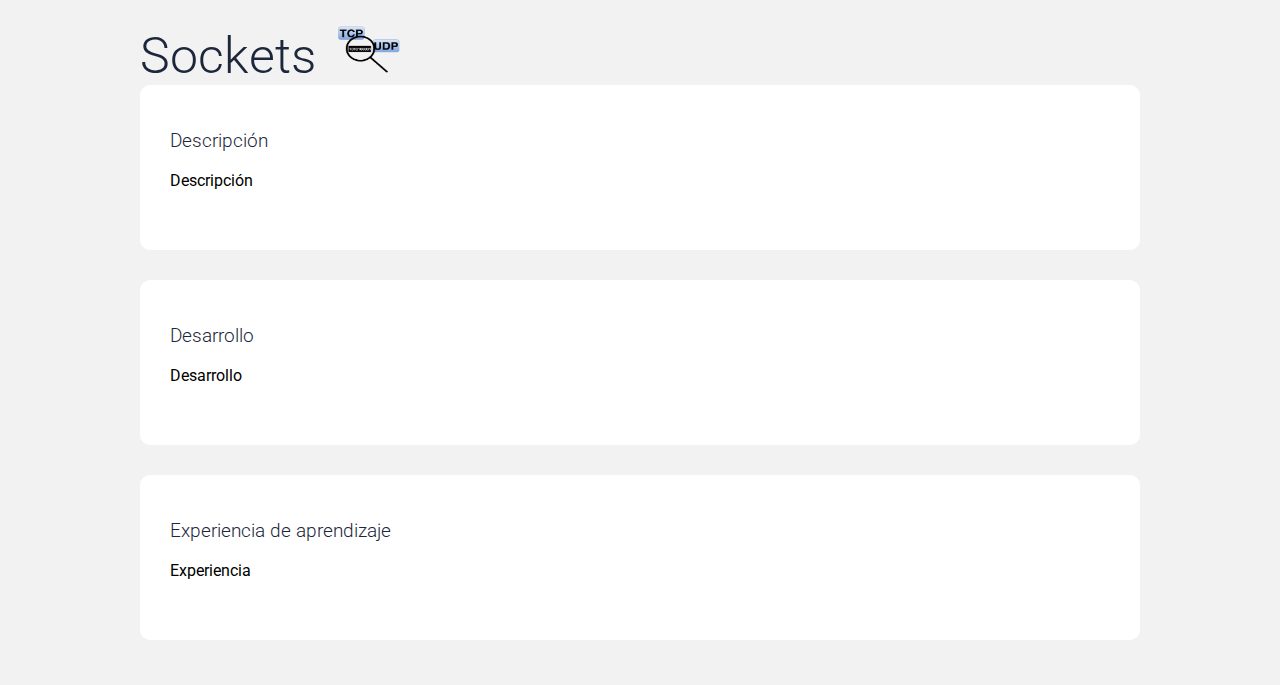
==== commit 600028e7: "v1.6" ====
--- a/portfolio.html
+++ b/portfolio.html
@@ -30,7 +30,7 @@
         </nav>
     </header>
 
-    <section class="about-us" id="form-acad">
+    <section class="about-us" id="hosval">
         <div class="contenedor1">
             <h2  class="titulo">Hosval <img src="img/hosval.png" width="80px" height="50px"></h2> <!-- PONER LOS PUTOS LINKS JODER Y CAMBIAR EL TEXTO --> 
             <div class="contenedor-articulo">
@@ -58,7 +58,7 @@
                 </div>
                 
             </div>
-            <h2  class="titulo">Tu-rural <img src="img/turural.png" width="80px" height="50px"></h2> <!-- PONER LOS PUTOS LINKS JODER Y CAMBIAR EL TEXTO --> 
+            <h2 id="turural" class="titulo">Tu-rural <img src="img/turural.png" width="80px" height="50px"></h2>
             <div class="contenedor-articulo">
                 <div class="articulo-masform">
                     <h3>Descripción</h3><br>
@@ -80,7 +80,7 @@
                 
             </div>
 
-            <h2  class="titulo">Amor Gatuno  <img src="img/gatuno.png" width="60px" height="50px">  (En desarrollo)</h2> <!-- PONER LOS PUTOS LINKS JODER Y CAMBIAR EL TEXTO --> 
+            <h2 id="amor-gatuno" class="titulo">Amor Gatuno  <img src="img/gatuno.png" width="60px" height="50px">  (En desarrollo)</h2> 
             <div class="contenedor-articulo">
                 <div class="articulo-masform">
                     <h3>Descripción</h3><br>
@@ -94,10 +94,9 @@
                     <h3>Experiencia de aprendizaje</h3><br>
                     <p>Experiencia</p>
                 </div>
-                
             </div>
 
-            <h2  class="titulo">Sockets <img src="img/tcp.png" width="80px" height="50px"></h2>  
+            <h2 id="sockets" class="titulo">Sockets <img src="img/tcp.png" width="80px" height="50px"></h2>  
             <div class="contenedor-articulo">
                 <div class="articulo-masform">
                     <h3>Descripción</h3><br>
--- a/css/estilos.css
+++ b/css/estilos.css
@@ -26,6 +26,137 @@
     font-weight: 300;
 }
 
+
+
+/* ------------ Flecha ----------- */
+.container {
+  height: 120px;
+  width: 120px;
+  margin: 5px auto 0;
+  position: relative;
+  margin-bottom: 20px;
+}
+.circle {
+  background-color:#fff;
+  height: 120px;
+  width: 120px;
+  display: block;
+  border: 5px solid #00baff;
+  border-radius: 100px;
+  position: absolute;
+  bottom: 0;
+  z-index: 1;
+  animation-name:circle;
+  animation-duration:1s;
+  animation-timing-function:linear;
+  animation-delay:0s;
+  animation-iteration-count:infinite;
+  animation-direction:normal;
+  animation-play-state:running;
+  -webkit-animation-name:circle;
+  -webkit-animation-duration:1s;
+  -webkit-animation-timing-function:linear;
+  -webkit-animation-delay:0s;
+  -webkit-animation-iteration-count:infinite;
+  -webkit-animation-direction:normal;
+  -webkit-animation-play-state:running;
+}
+.fas {
+  font-size: 42px;
+  color: #00baff;
+  bottom: 27px;
+  position: absolute;
+  left: 50%;
+  margin-left: -18px;
+  animation-name:arrow;
+  animation-duration:1s;
+  animation-timing-function:linear;
+  animation-delay:0s;
+  animation-iteration-count:infinite;
+  animation-direction:normal;
+  animation-play-state:running;
+  -webkit-animation-name:arrow;
+  -webkit-animation-duration:1s;
+  -webkit-animation-timing-function:linear;
+  -webkit-animation-delay:0s;
+  -webkit-animation-iteration-count:infinite;
+  -webkit-animation-direction:normal;
+  -webkit-animation-play-state:running;
+}
+.pulse {
+    margin: 0 auto;
+    border-radius: 100px;
+    position: absolute;
+  left: 5px;
+    top: 5px;
+    z-index: 0;
+    background-color: transparent;
+    opacity: 0;
+    width: 110px;
+    height: 110px;
+    border: 10px solid #00baff;
+    -webkit-border-radius: 100px;
+    -moz-border-radius: 100px;
+    -o-border-radius: 100px;
+    -ms-border-radius: 100px;
+    border-radius: 100px;
+    /* Giving Animation Function */
+    -webkit-animation: pulse 1s linear infinite 0.3s;
+    -moz-animation: pulse 1s linear infinite 0.3s; 
+    border-image: initial;
+}
+@keyframes arrow
+    {
+    0%   {bottom:0;}
+    75% {bottom:90px;}
+    100% {bottom:0;}
+    }
+@-webkit-keyframes arrow
+    {
+    0%   {bottom:0;}
+  75% {bottom:90px;}
+    100% {bottom:0;}
+  }
+@keyframes circle
+    {
+    0%   {height:120px;}
+    10% {height: 120px;}
+  50% {height: 130px;}
+    75% {height: 150px;}
+  90% {height: 130px;}
+    100% {height: 120px;}
+    }
+@-webkit-keyframes circle
+    {
+    0%   {height:120px;}
+    10% {height: 120px;}
+  50% {height: 130px;}
+    75% {height: 150px;}
+  90% {height: 130px;}
+    100% {height: 120px;}
+    }
+@-webkit-keyframes pulse {       
+  0% {-webkit-transform: scale(0); opacity: 0;}
+  8% {-webkit-transform: scale(0); opacity: 0;}
+  15% {-webkit-transform: scale(0.1); opacity: 1;}
+  30% {-webkit-transform: scale(0.5); opacity: 1;}
+  100% {opacity: 0; -webkit-transform: scale(1.5);}
+}
+@-moz-keyframes pulse {       
+  0% {-webkit-transform: scale(0); opacity: 0;}
+  8% {-webkit-transform: scale(0); opacity: 0;}
+  15% {-webkit-transform: scale(0.1); opacity: 1;}
+  30% {-webkit-transform: scale(0.5); opacity: 1;}
+  100% {opacity: 0; -webkit-transform: scale(1.5);}
+}
+
+/* ------------------------------- */
+
+
+.progessbar{
+    width:50%;
+}
+
 .cabecera{
     color: #1d273b;
     font-weight: 500;
@@ -34,10 +165,11 @@
 }
 
 .cabecera-mini{
+    text-align: center;
     color: #1d273b;
     font-weight: 500;
-    font-size: 25px;
-    padding-left: 300px;
+    font-size: 30px;
+    /*padding-left: 300px;*/
 }
 
 .cabeceraPortfolio{
@@ -57,13 +189,15 @@
     max-width: 1000px;
     margin: auto;
     overflow: hidden;
-    padding: 60px 0;
+    padding: 15px 0;
+    text-align: justify;
 }
 
 
 h1 {
     font-size: 50px;
 }
+
 
 
 /* Header */
@@ -207,8 +341,12 @@
 .contenedor-articulo {
     display: flex;
     flex-wrap: wrap;
-    margin-top: 60px;
+    /*margin-top: 60px;*/
     justify-content: space-around;
+}
+
+.fondo-articulo{
+    background: #00DEFF;
 }
 
 .contenedor-articulo-masform {
@@ -220,13 +358,16 @@
 }
 
 .articulo {
-    width: 29%;
+    text-align: center;
+    width: 30%;
     background: #fff;
+    margin-top: 30px;
     margin-bottom: 30px;
     border-radius: 10px;
     padding: 45px 30px 60px 30px;
     transition: 0.5s;
 }
+
 
 .articulo-masform {
     width: 100%;
@@ -336,7 +477,7 @@
 /* Results */
 
 .results {
-    background: #2570ff;
+    background: #0082FF;
     padding-top: 30px;
 }
 
@@ -354,8 +495,8 @@
 
 .numbers .number {
     width: 45%;
-    background: rgba(255, 255, 255, .2);
-    color: #fff;
+    background: #FFFFFF;
+    /*color: #fff;*/
     border-radius: 10px;
     padding: 40px 35px;
     margin-bottom: 20px;
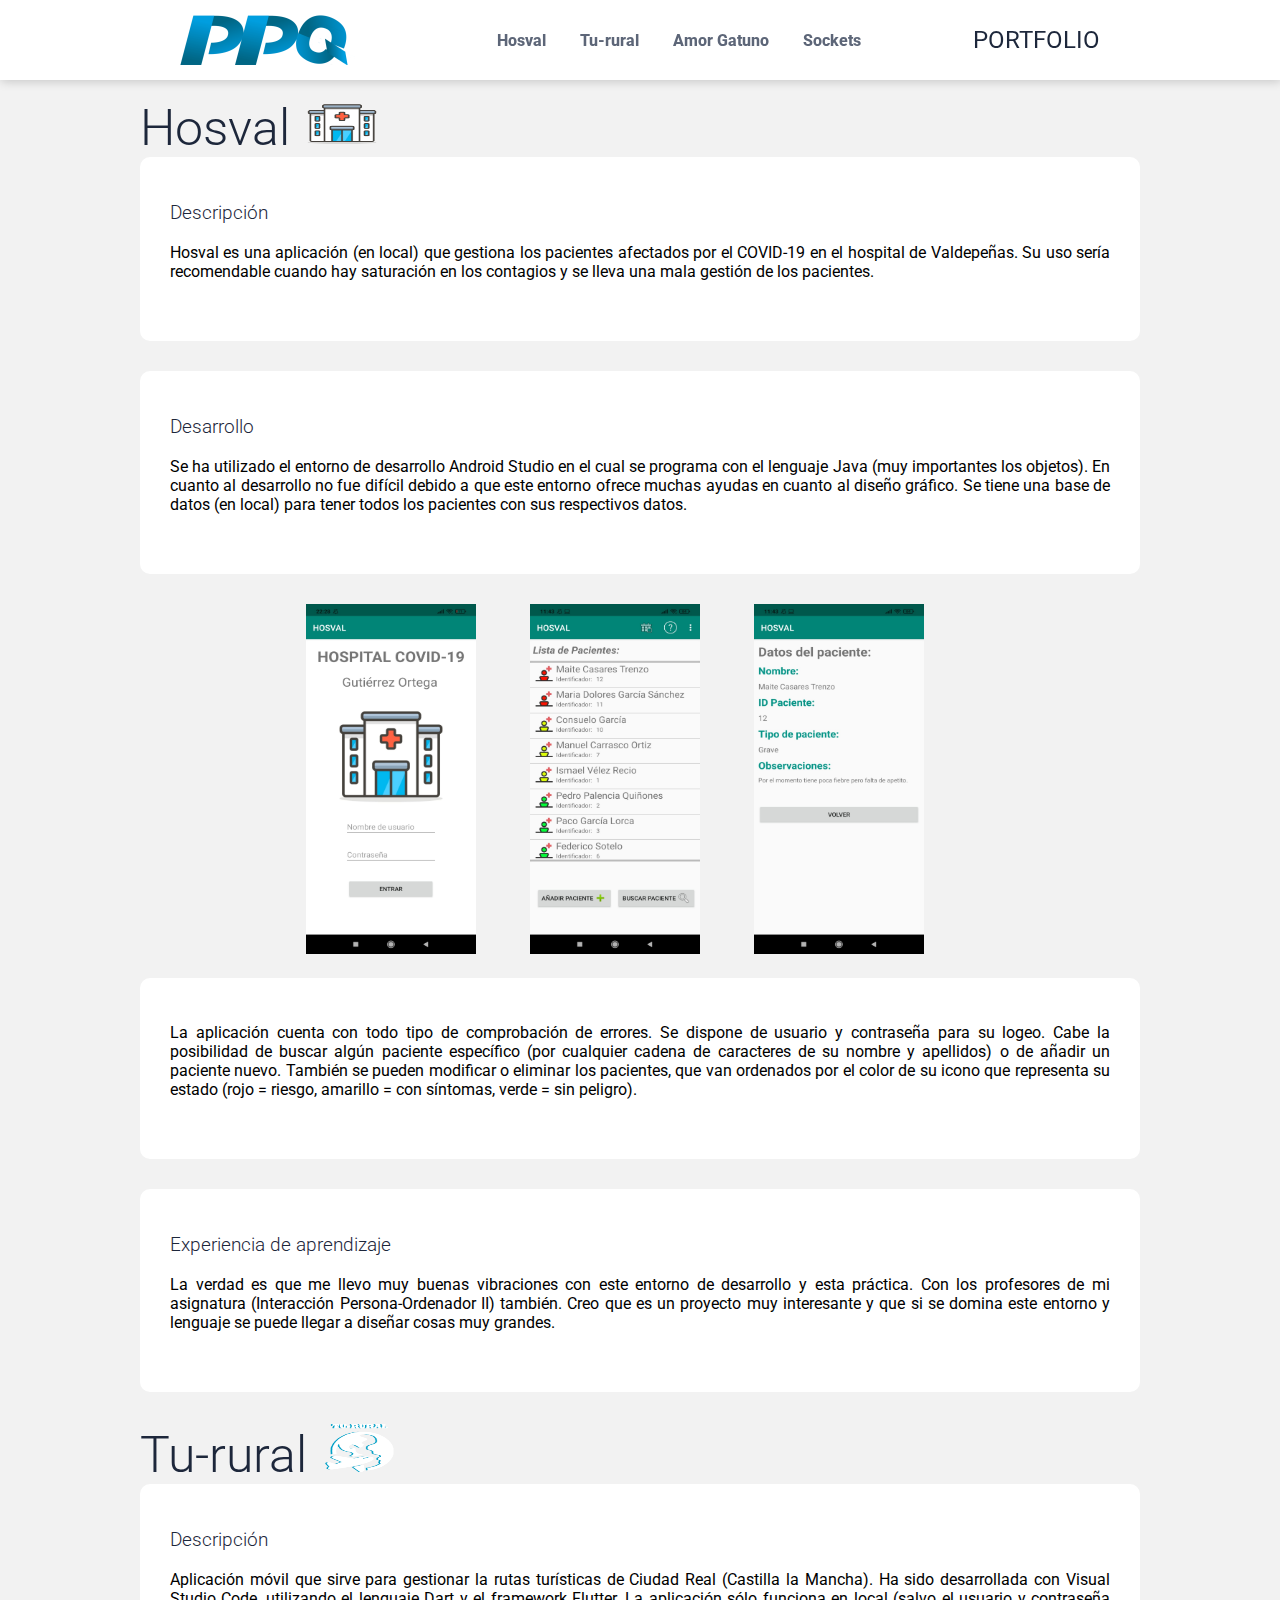
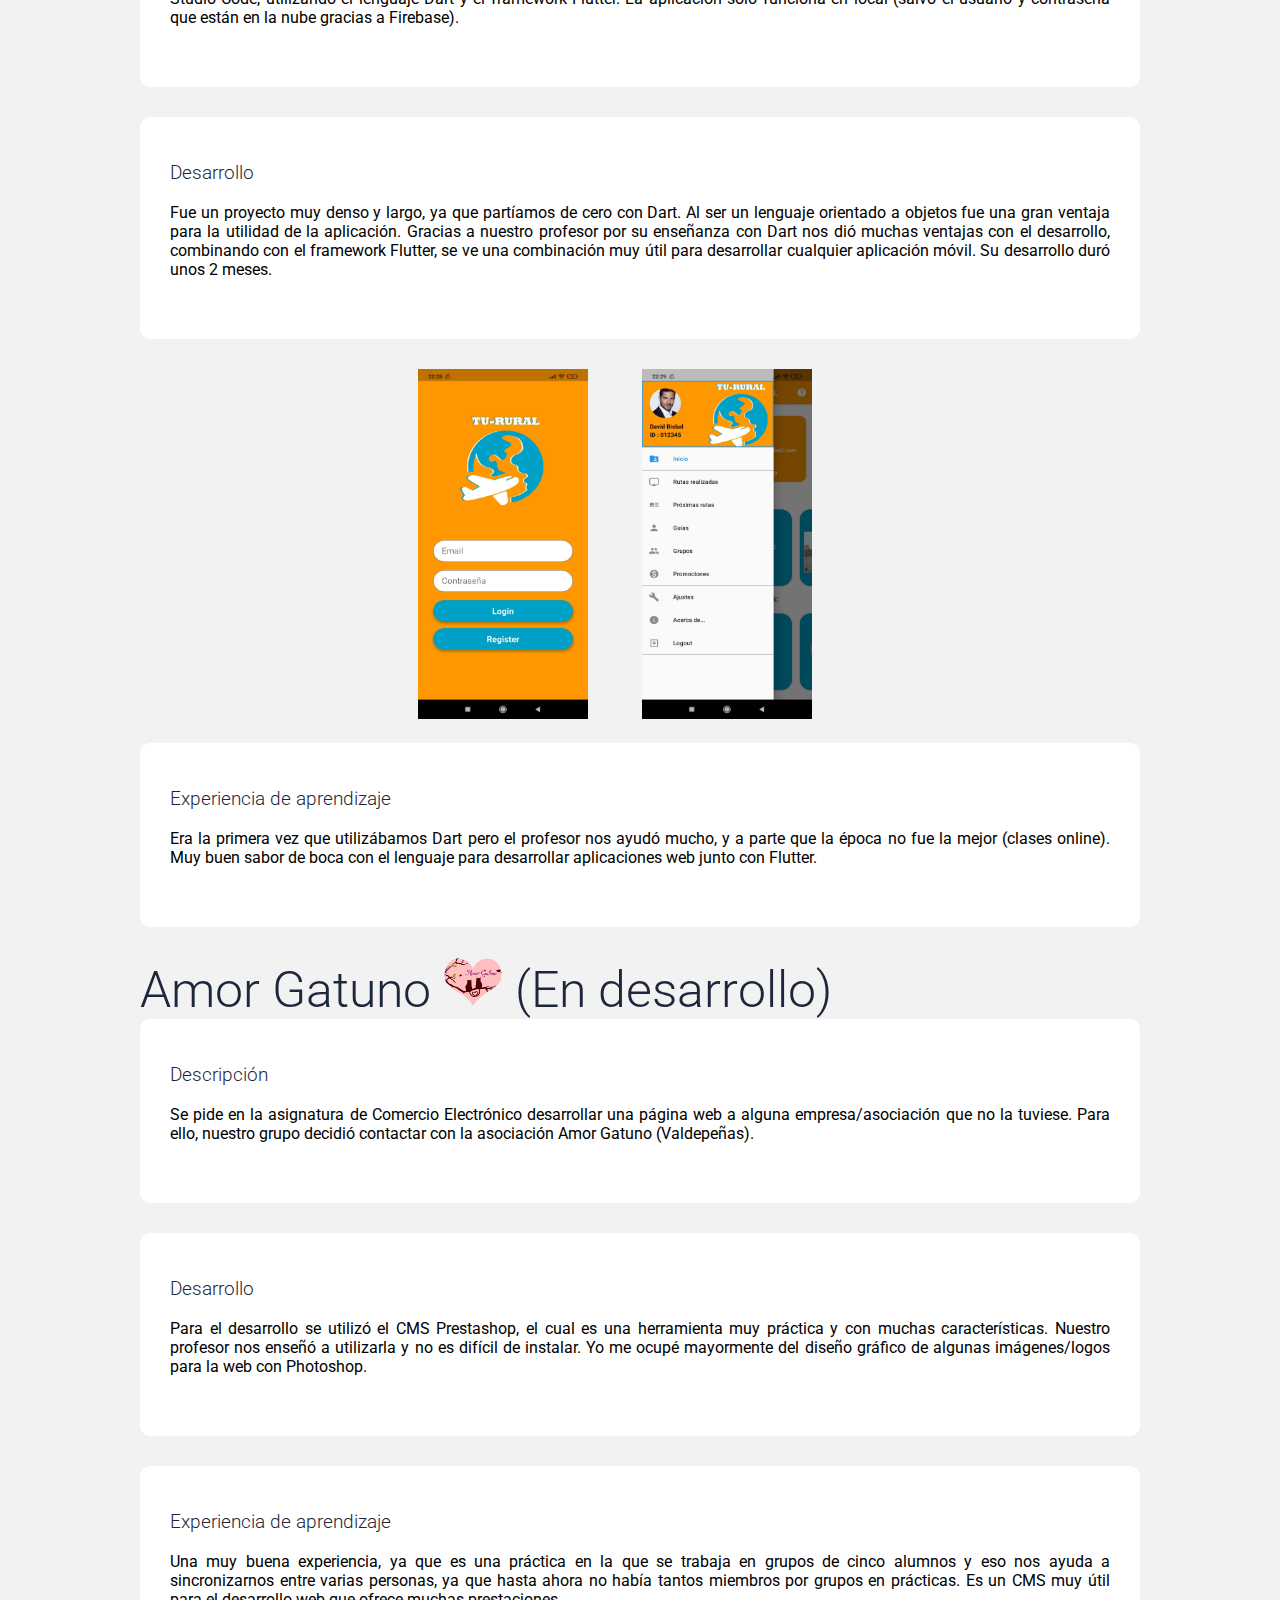
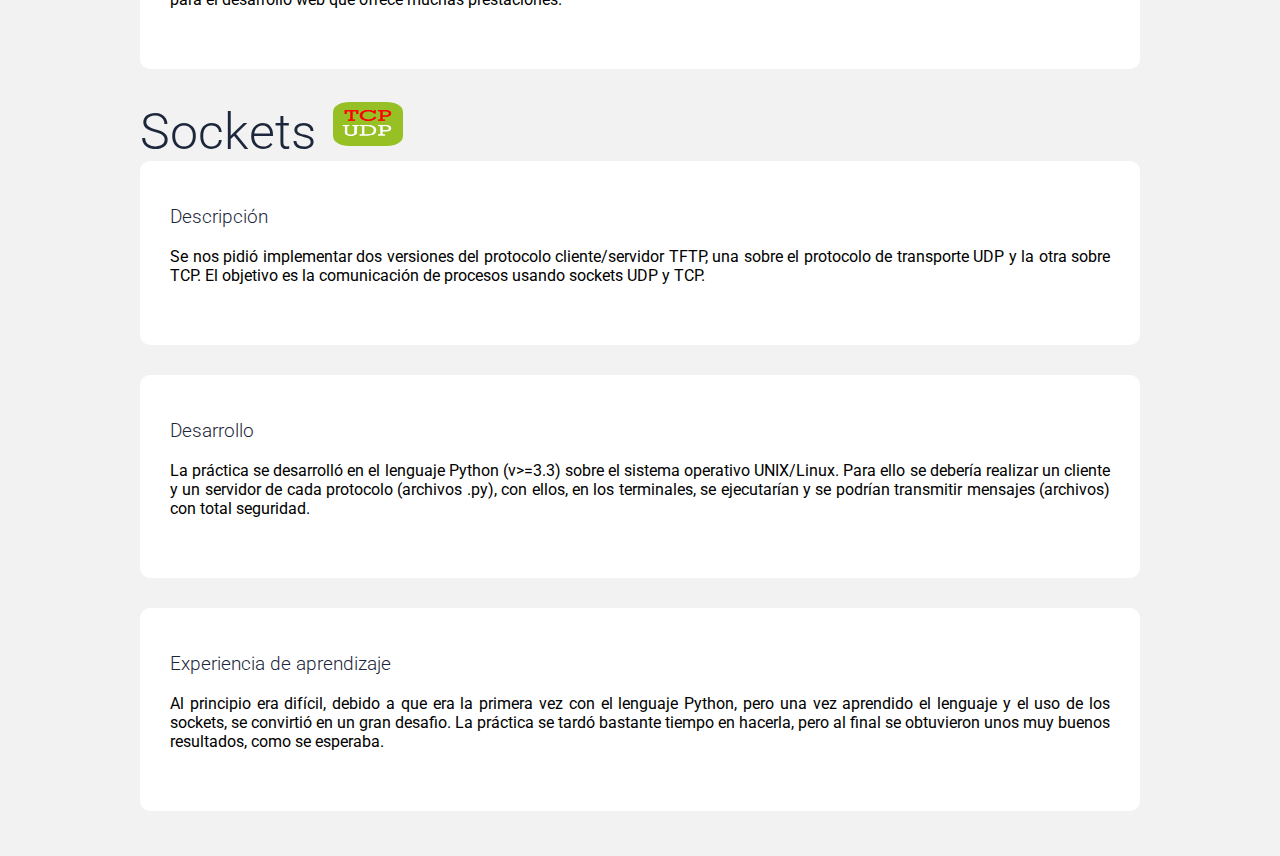
==== commit 0f0e3ec0: "v1.7" ====
--- a/portfolio.html
+++ b/portfolio.html
@@ -20,8 +20,15 @@
                     <a href="index.html"><img src="img/titulo.png" alt=""></a>
                     
                 </div>
+                <div class="enlaces-header">
+                    <a class="a-head" href="">Hosval</a>
+                    <a class="a-head" href="#turural1">Tu-rural</a>
+                    <a class="a-head" href="#amor-gatuno1">Amor Gatuno</a>
+                    <a class="a-head" href="#sockets1">Sockets</a>
+                    <!-- <h1><strong>PORTFOLIO</strong></h1> -->
+                </div>
                 <div>
-                    <h1><strong>PORTFOLIO</strong></h1>
+                    <h2><strong>PORTFOLIO</strong></h2>
                 </div>
                 <div class="hamburguer">
                     <i class="fas fa-bars"></i>
@@ -30,7 +37,7 @@
         </nav>
     </header>
 
-    <section class="about-us" id="hosval">
+    <section class="about-us">
         <div class="contenedor1">
             <h2  class="titulo">Hosval <img src="img/hosval.png" width="80px" height="50px"></h2> <!-- PONER LOS PUTOS LINKS JODER Y CAMBIAR EL TEXTO --> 
             <div class="contenedor-articulo">
@@ -53,8 +60,8 @@
                 </div>
                 <div class="articulo-masform">
                     <h3>Experiencia de aprendizaje</h3><br>
-                    <p>La verdad es que me llevo muy buenas vibraciones con este entorno de desarrollo y esta práctica. Con los profesores de mi asignatura (Interacción Persona-Ordenador II) también. Creo que es un proyecto muy interesante y que si se domina este entorno y lenguaje se puede llegar a diseñar cosas muy grandes.
-                    <br><br> Experiencia personal = 9.00/10.00</p>
+                    <p >La verdad es que me llevo muy buenas vibraciones con este entorno de desarrollo y esta práctica. Con los profesores de mi asignatura (Interacción Persona-Ordenador II) también. Creo que es un proyecto muy interesante y que si se domina este entorno y lenguaje se puede llegar a diseñar cosas muy grandes.
+                    <br id="turural1"></p>
                 </div>
                 
             </div>
@@ -62,7 +69,7 @@
             <div class="contenedor-articulo">
                 <div class="articulo-masform">
                     <h3>Descripción</h3><br>
-                    <p>Aplicación móvil que sirve para gestionar la rutas turísticas de Ciudad Real (Castilla la Mancha). Ha sido desarrollada con Visual Studio Code, utilizando el lenguaje Dart y el framework. La aplicación sólo funciona en local (salvo el usuario y contraseña que están en la nube gracias a Firebase).</p>
+                    <p>Aplicación móvil que sirve para gestionar la rutas turísticas de Ciudad Real (Castilla la Mancha). Ha sido desarrollada con Visual Studio Code, utilizando el lenguaje Dart y el framework Flutter. La aplicación sólo funciona en local (salvo el usuario y contraseña que están en la nube gracias a Firebase).</p>
                 </div>
                 <div class="articulo-masform">
                     <h3>Desarrollo</h3><br>
@@ -71,11 +78,11 @@
                 <div>
                     <img class="imag" src="img/turural1.jpeg" width="220" height="370">
                     <img class="imag" src="img/turural2.jpeg" width="220" height="370">
-                    <!-- <img class="imag" src="img/turural3.jpeg" width="220" height="370"> -->
                 </div>
                 <div class="articulo-masform">
                     <h3>Experiencia de aprendizaje</h3><br>
-                    <p>Experiencia</p>
+                    <p>Era la primera vez que utilizábamos Dart pero el profesor nos ayudó mucho, y a parte que la época no fue la mejor (clases online). Muy buen sabor de boca con el lenguaje para desarrollar aplicaciones web junto con Flutter.
+                        <br id="amor-gatuno1"></p>
                 </div>
                 
             </div>
@@ -84,15 +91,16 @@
             <div class="contenedor-articulo">
                 <div class="articulo-masform">
                     <h3>Descripción</h3><br>
-                    <p>Descripción</p>
+                    <p>Se pide en la asignatura de Comercio Electrónico desarrollar una página web a alguna empresa/asociación que no la tuviese. Para ello, nuestro grupo decidió contactar con la asociación Amor Gatuno (Valdepeñas).</p>
                 </div>
                 <div class="articulo-masform">
                     <h3>Desarrollo</h3><br>
-                    <p>Desarrollo</p>
+                    <p>Para el desarrollo se utilizó el CMS Prestashop, el cual es una herramienta muy práctica y con muchas características. Nuestro profesor nos enseñó a utilizarla y no es difícil de instalar. Yo me ocupé mayormente del diseño gráfico de algunas imágenes/logos para la web con Photoshop.</p>
                 </div>
                 <div class="articulo-masform">
                     <h3>Experiencia de aprendizaje</h3><br>
-                    <p>Experiencia</p>
+                    <p>Una muy buena experiencia, ya que es una práctica en la que se trabaja en grupos de cinco alumnos y eso nos ayuda a sincronizarnos entre varias personas, ya que hasta ahora no había tantos miembros por grupos en prácticas. Es un CMS muy útil para el desarrollo web que ofrece muchas prestaciones.
+                        <br id="sockets1"></p>
                 </div>
             </div>
 
@@ -100,15 +108,15 @@
             <div class="contenedor-articulo">
                 <div class="articulo-masform">
                     <h3>Descripción</h3><br>
-                    <p>Descripción</p>
+                    <p>Se nos pidió implementar dos versiones del protocolo cliente/servidor TFTP, una sobre el protocolo de transporte UDP y la otra sobre TCP. El objetivo es la comunicación de procesos usando sockets UDP y TCP.</p>
                 </div>
                 <div class="articulo-masform">
                     <h3>Desarrollo</h3><br>
-                    <p>Desarrollo</p>
+                    <p>La práctica se desarrolló en el lenguaje Python (v>=3.3) sobre el sistema operativo UNIX/Linux. Para ello se debería realizar un cliente y un servidor de cada protocolo (archivos .py), con ellos, en los terminales, se ejecutarían y se podrían transmitir mensajes (archivos) con total seguridad. </p>
                 </div>
                 <div class="articulo-masform">
                     <h3>Experiencia de aprendizaje</h3><br>
-                    <p>Experiencia</p>
+                    <p>Al principio era difícil, debido a que era la primera vez con el lenguaje Python, pero una vez aprendido el lenguaje y el uso de los sockets, se convirtió en un gran desafio. La práctica se tardó bastante tiempo en hacerla, pero al final se obtuvieron unos muy buenos resultados, como se esperaba.</p>
                 </div>
                 
             </div>
--- a/css/estilos.css
+++ b/css/estilos.css
@@ -174,6 +174,8 @@
 
 .cabeceraPortfolio{
     color: #FFFFFF;
+    font-weight: 500;
+    margin-bottom: 50px;
 }
 
 .contenedor {
@@ -495,27 +497,37 @@
 
 .numbers .number {
     width: 45%;
-    background: #FFFFFF;
+    background: #E4F2FF;
     /*color: #fff;*/
     border-radius: 10px;
-    padding: 40px 35px;
+    padding: 0 35px 60px 0;
+    /*padding: 63px 35px;*/
     margin-bottom: 20px;
 }
 
 .numbers .number h4 {
-    color: #fff;
+    color: black;
+    text-align: center;
     font-size: 50px;
     font-weight: 500;
-    margin-bottom: 20px;
+    margin: 10px 0 10px 25px;
 }
 
 .numbers .number p {
-    color: #f2f5fc;
+    color: black;
     font-weight: 300;
     position:absolute;
     left: 10px;
     bottom:15px;
-    right:10px
+    right:10px;
+    font-weight: 500;
+}
+
+.numbers .number img{
+/*    display:block;
+    margin:auto;*/
+    vertical-align: middle;
+    margin:0 0 40px 75px;
 }
 
 .boton {
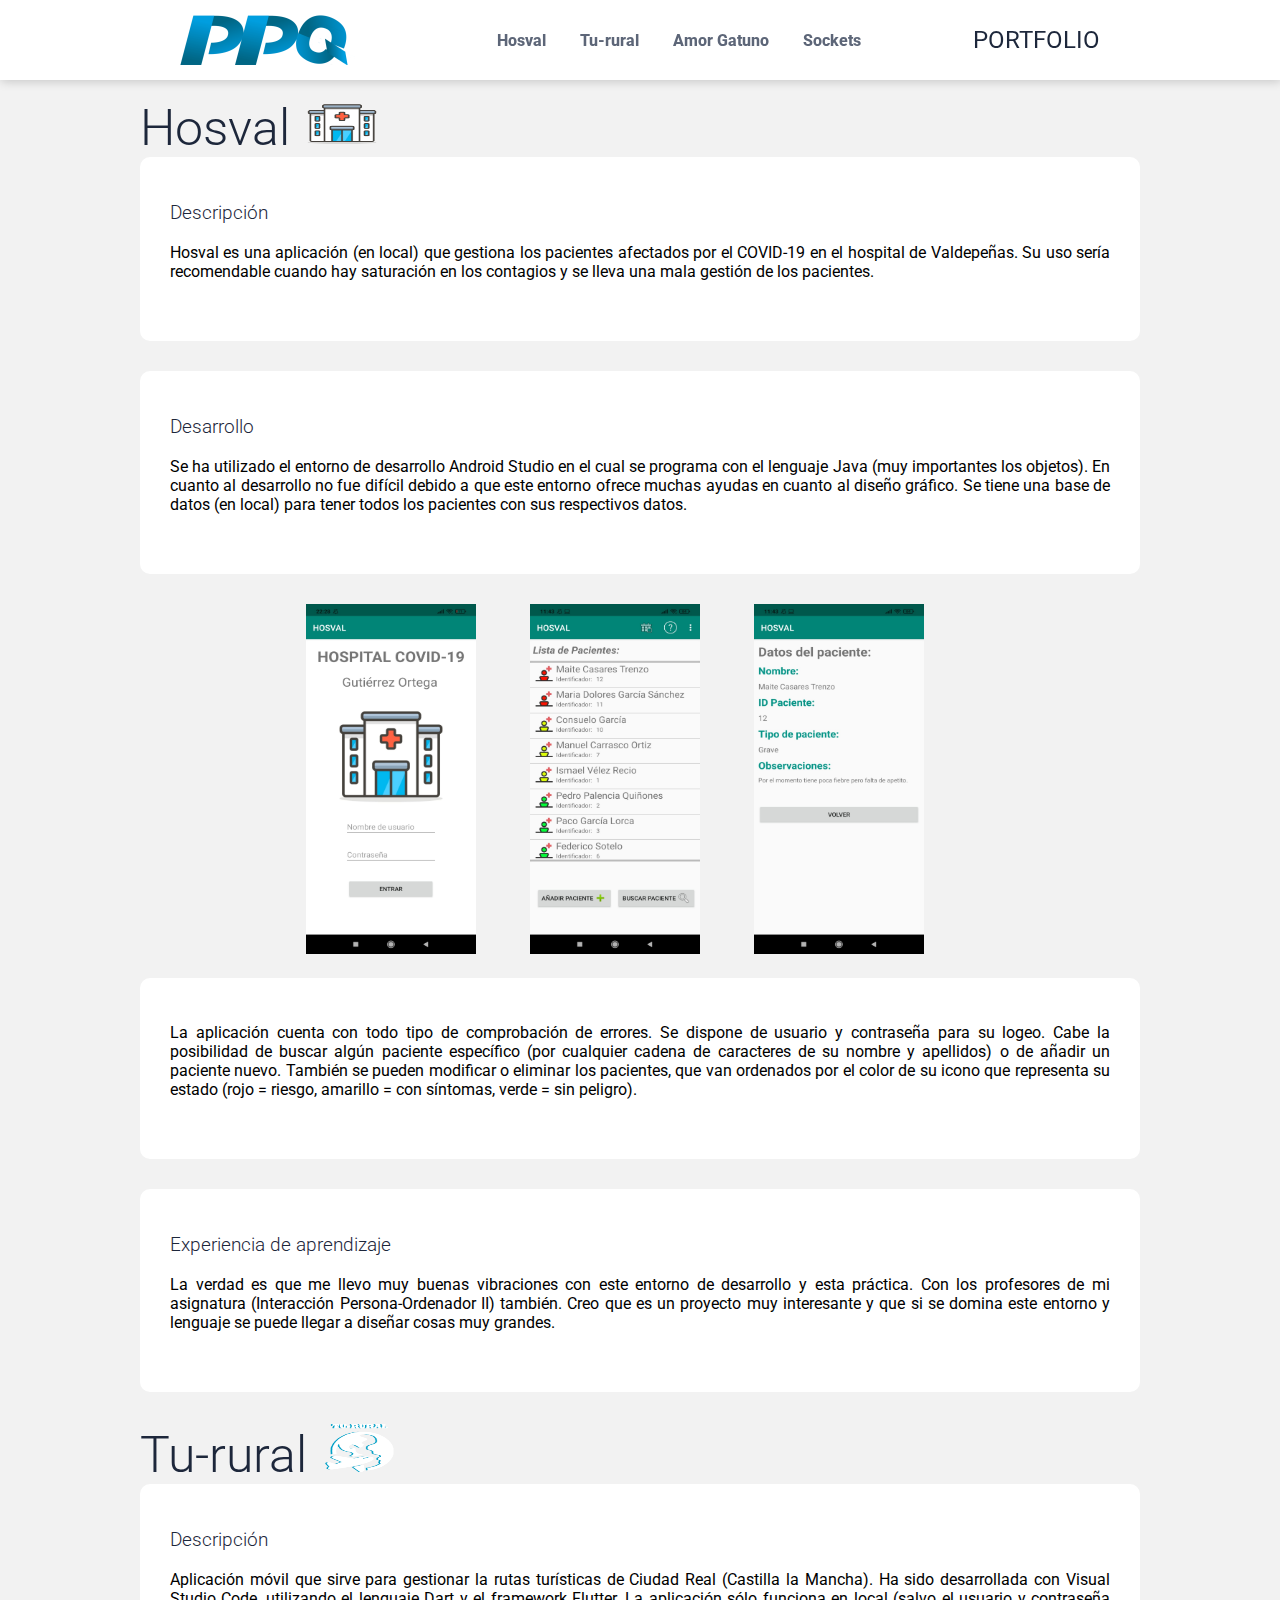
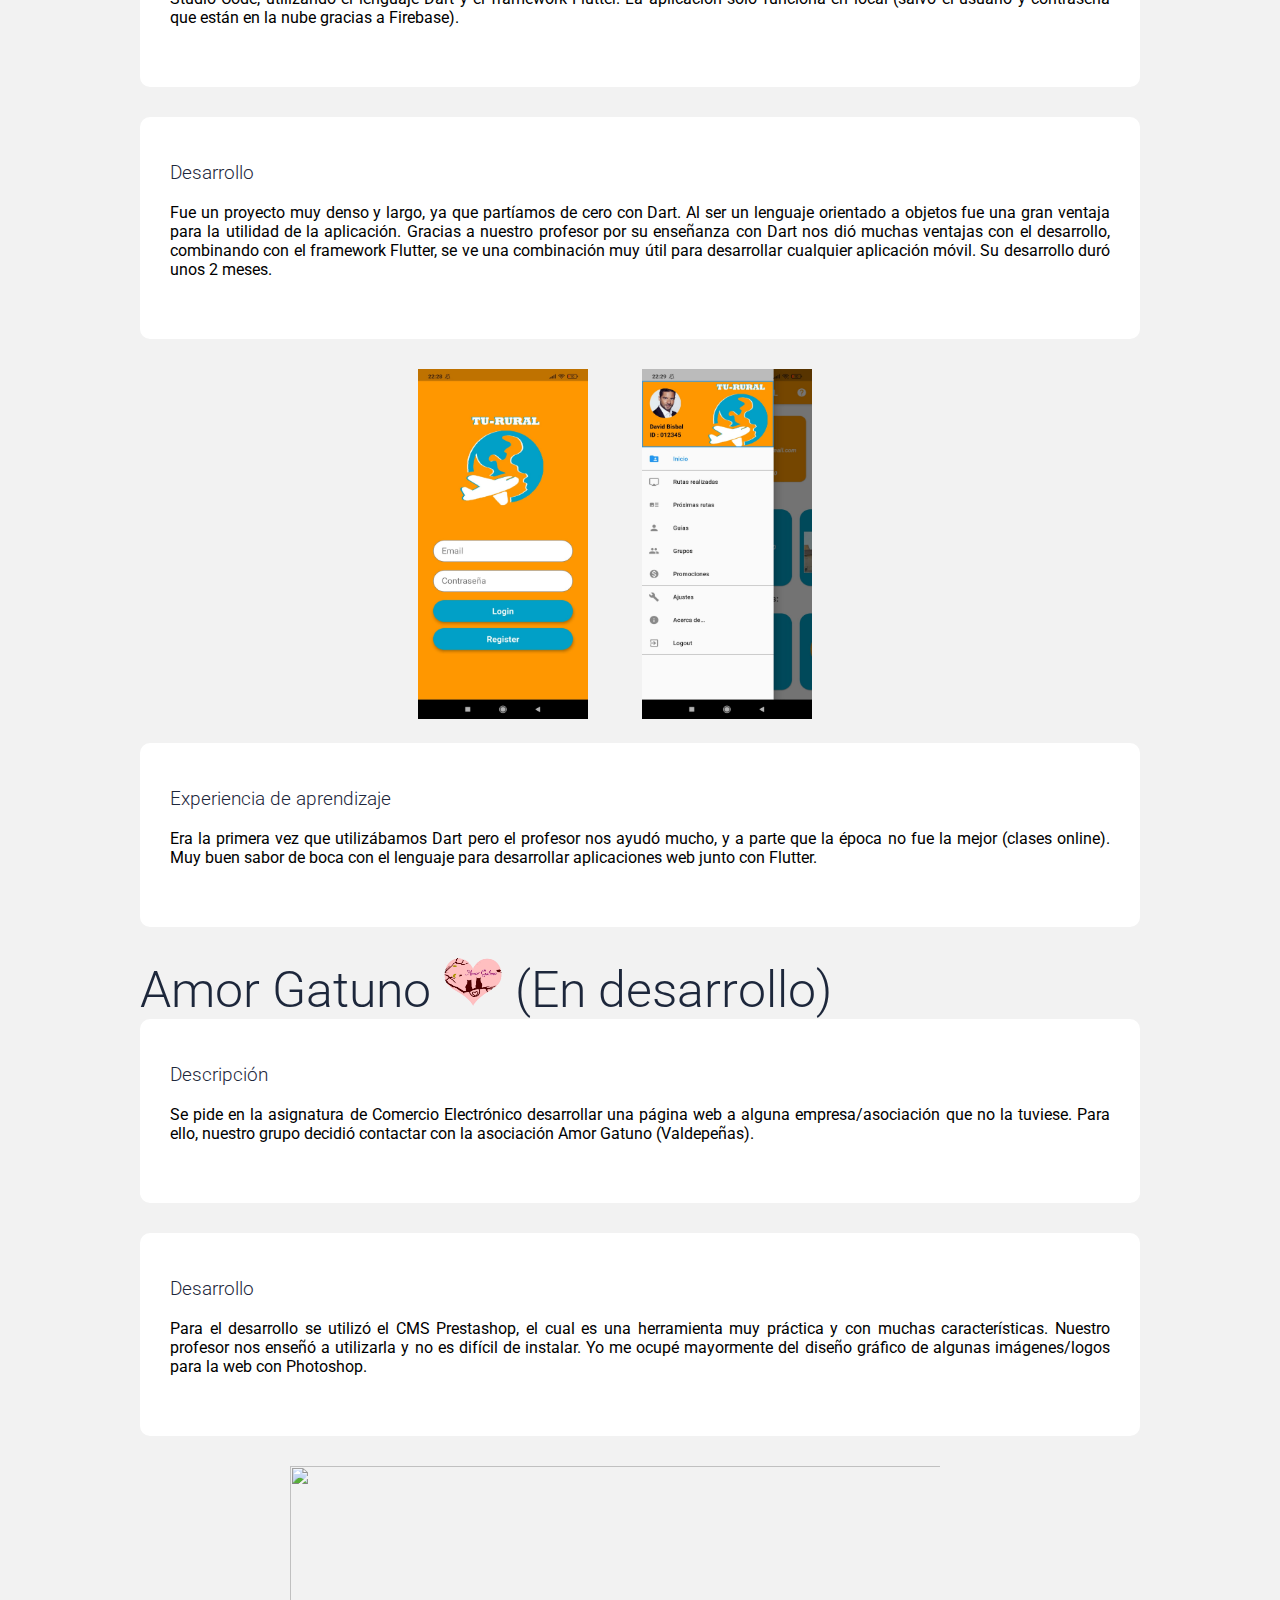
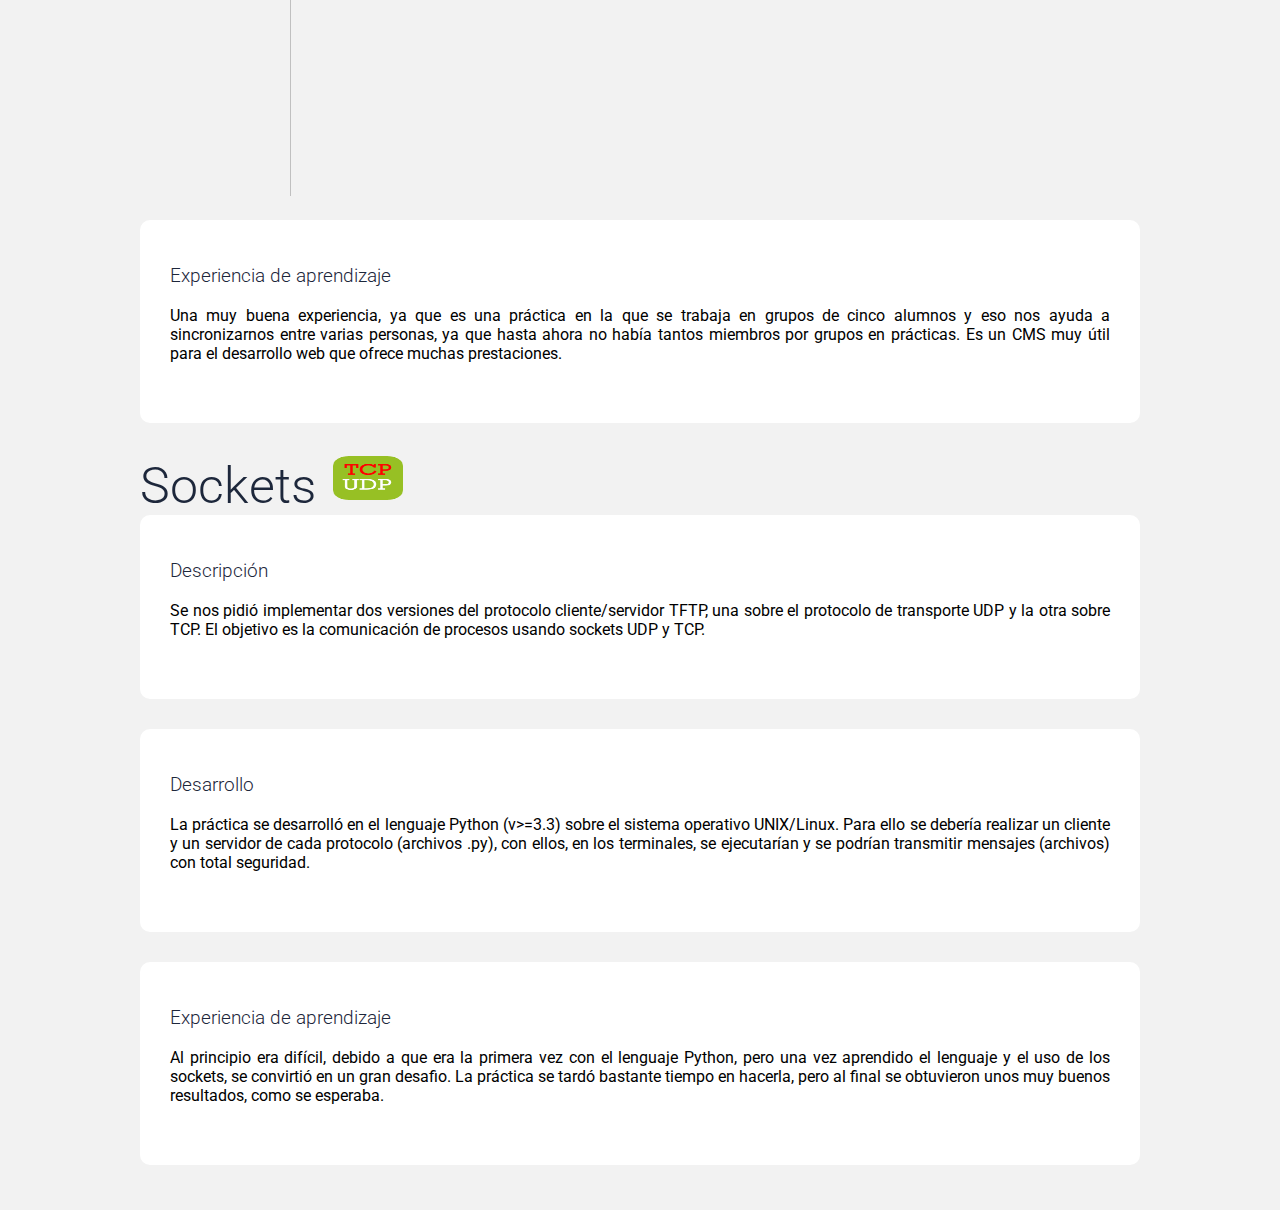
==== commit ad4de365: "v1.8" ====
--- a/portfolio.html
+++ b/portfolio.html
@@ -97,6 +97,9 @@
                     <h3>Desarrollo</h3><br>
                     <p>Para el desarrollo se utilizó el CMS Prestashop, el cual es una herramienta muy práctica y con muchas características. Nuestro profesor nos enseñó a utilizarla y no es difícil de instalar. Yo me ocupé mayormente del diseño gráfico de algunas imágenes/logos para la web con Photoshop.</p>
                 </div>
+                <div>
+                    <img class="imag" src="img/agatuno.png" width="700" height="350">
+                </div>
                 <div class="articulo-masform">
                     <h3>Experiencia de aprendizaje</h3><br>
                     <p>Una muy buena experiencia, ya que es una práctica en la que se trabaja en grupos de cinco alumnos y eso nos ayuda a sincronizarnos entre varias personas, ya que hasta ahora no había tantos miembros por grupos en prácticas. Es un CMS muy útil para el desarrollo web que ofrece muchas prestaciones.
